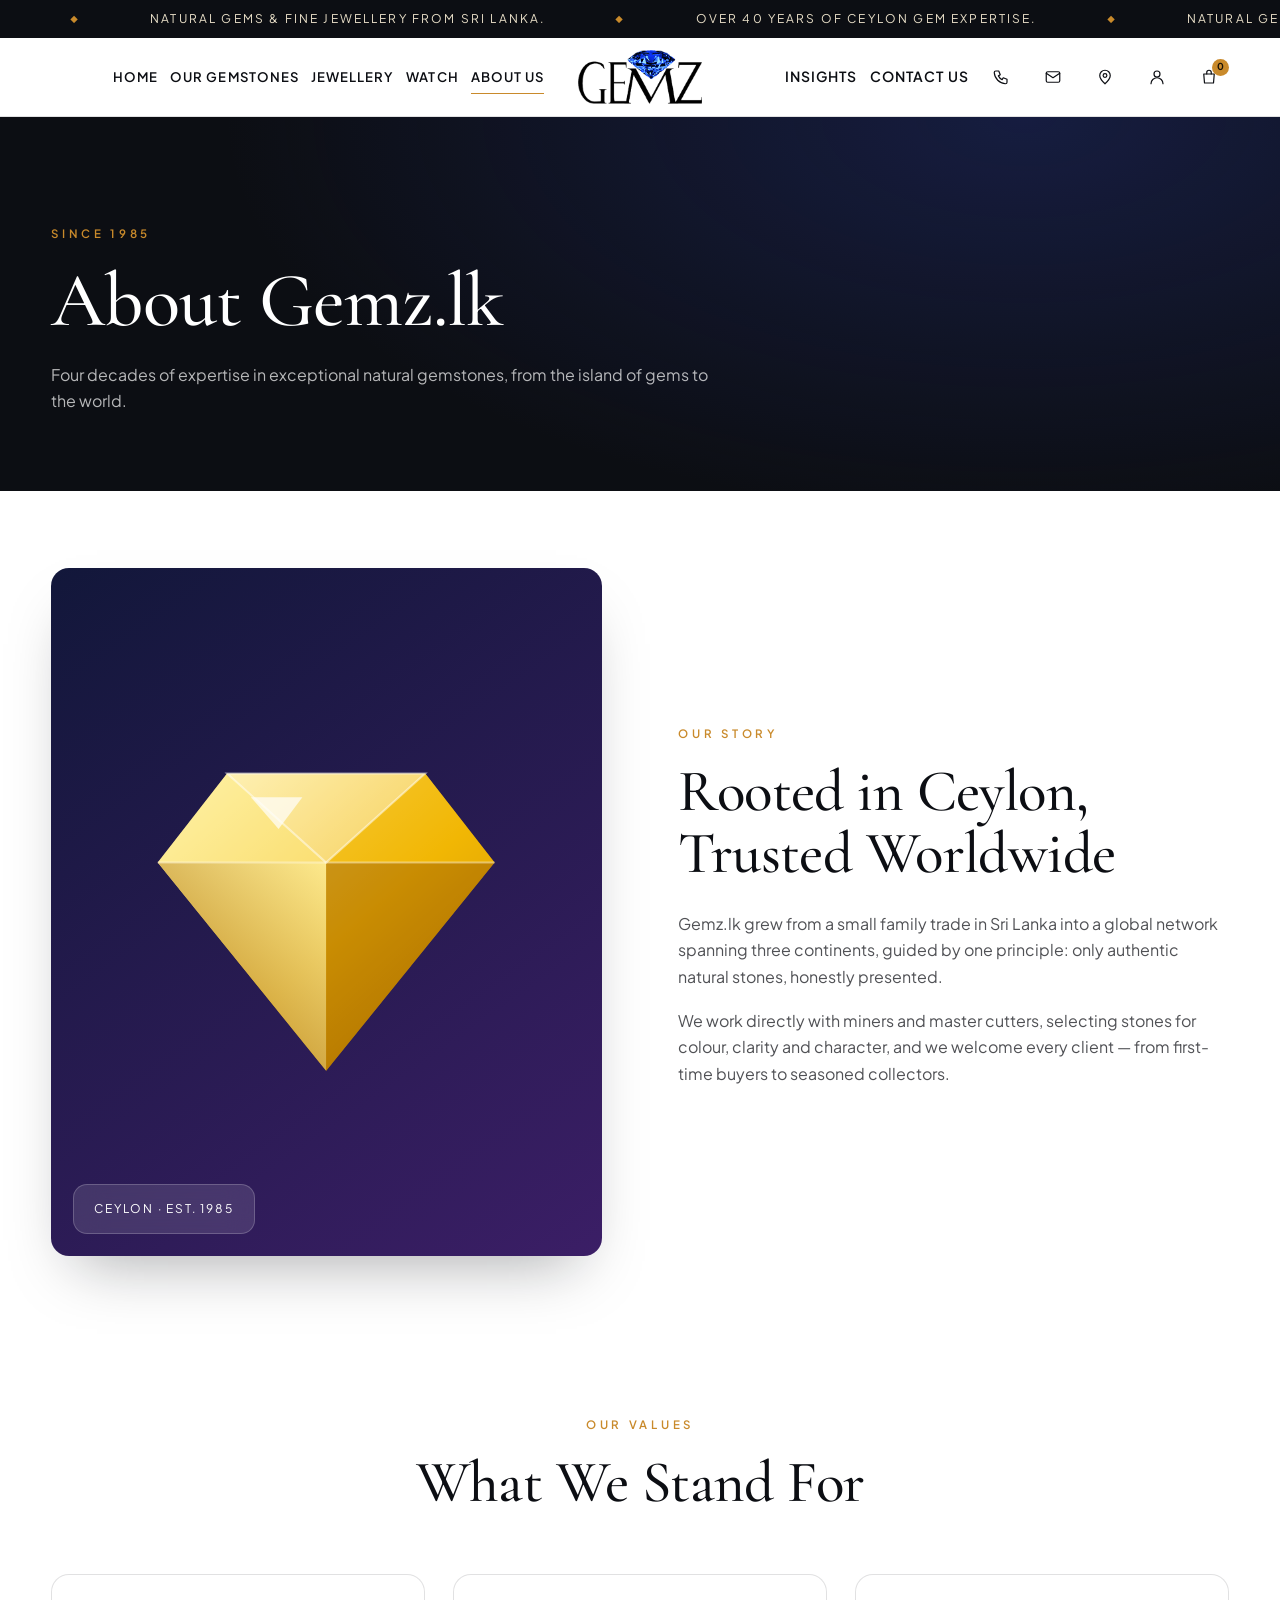
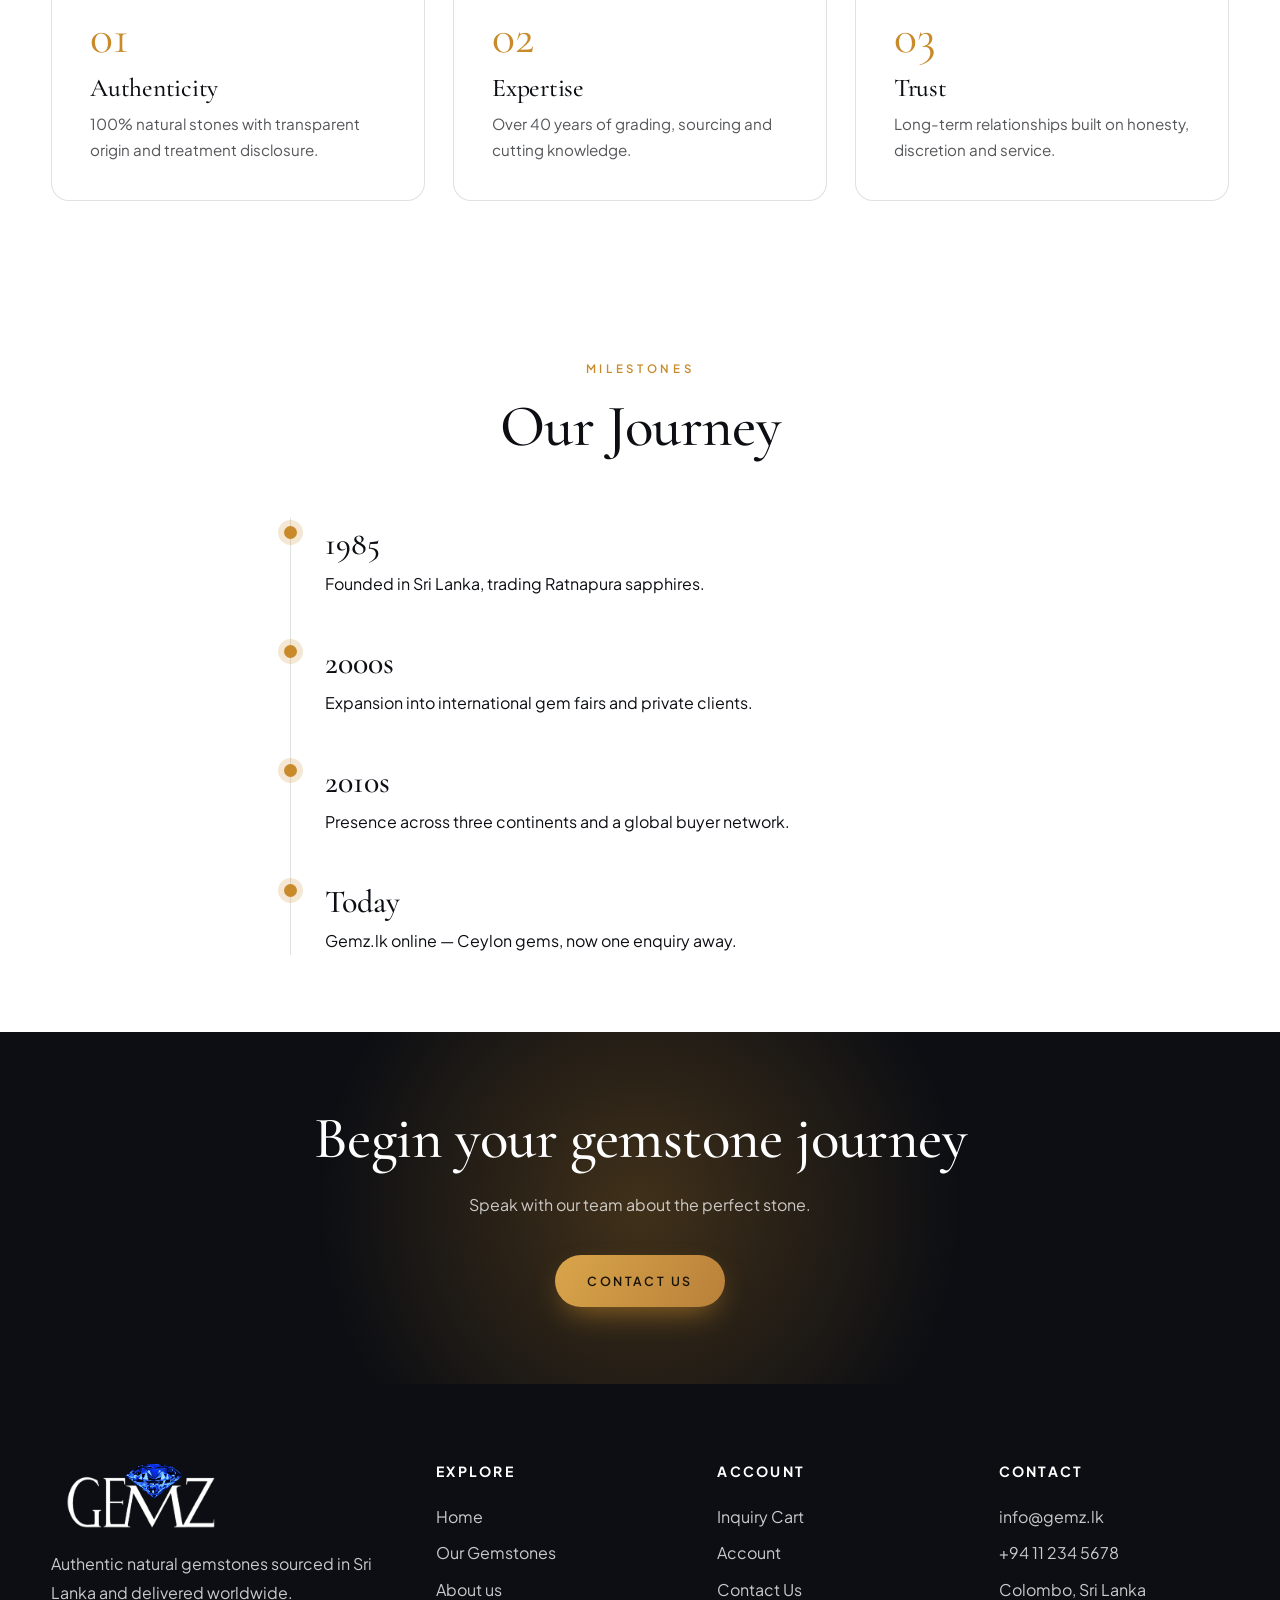
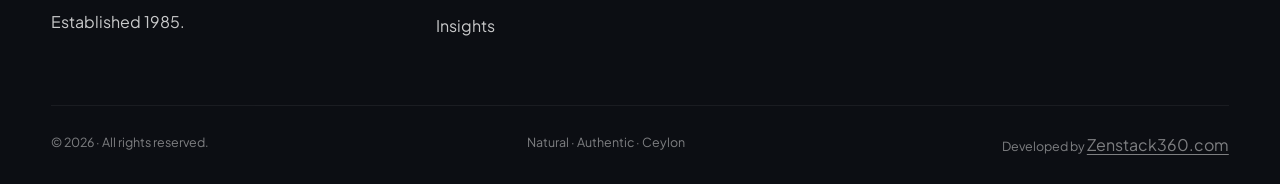
==== about.html @ cd527eb2 "Render SEO social profiles as branded footer buttons" ====
<!doctype html>
<html lang="en"><head>
<meta charset="utf-8"><meta name="viewport" content="width=device-width,initial-scale=1">
<title>About us — Gemz.lk</title>
<link rel="icon" type="image/svg+xml" href="assets/gemz-favicon.svg">
<link rel="preload" as="image" href="assets/gemz-logo.png">
<link rel="preconnect" href="https://fonts.googleapis.com"><link rel="preconnect" href="https://fonts.gstatic.com" crossorigin>
<link href="https://fonts.googleapis.com/css2?family=Cormorant+Garamond:ital,wght@0,400;0,500;0,600;1,500&family=Plus+Jakarta+Sans:wght@400;500;600;700&display=swap" rel="stylesheet" media="print" onload="this.media='all'"><noscript><link href="https://fonts.googleapis.com/css2?family=Cormorant+Garamond:ital,wght@0,400;0,500;0,600;1,500&family=Plus+Jakarta+Sans:wght@400;500;600;700&display=swap" rel="stylesheet"></noscript>
<link rel="stylesheet" href="css/style.css?v=social-footer-1"><script>document.documentElement.classList.add('js')</script>
</head><body>
<div id="site-header"></div>
<main>
<section class="page-hero"><div class="wrap"><span class="eyebrow" data-setting="about_eyebrow">Since 1985</span><h1 data-setting="about_title" style="font-size:clamp(2.6rem,6vw,5rem)">About Gemz.lk</h1><p data-setting="about_description">Four decades of expertise in exceptional natural gemstones, from the island of gems to the world.</p></div></section>
<section><div class="wrap split">
  <div class="split-visual"><div class="gem-in" id="g1"></div><img class="about-image" data-setting-src="about_image_url" data-setting-alt="about_image_alt" alt="" hidden><div class="badge" data-setting="about_badge">Ceylon · Est. 1985</div></div>
  <div><span class="eyebrow" data-reveal data-setting="about_story_eyebrow">Our Story</span><h2 data-reveal data-setting="about_story_title">Rooted in Ceylon, Trusted Worldwide</h2>
  <p data-reveal data-setting="about_story_paragraph_1">Gemz.lk grew from a small family trade in Sri Lanka into a global network spanning three continents, guided by one principle: only authentic natural stones, honestly presented.</p>
  <p data-reveal data-setting="about_story_paragraph_2">We work directly with miners and master cutters, selecting stones for colour, clarity and character, and we welcome every client — from first-time buyers to seasoned collectors.</p></div>
</div></section>
<section class="collection"><div class="wrap center"><span class="eyebrow" data-reveal data-setting="about_values_eyebrow">Our Values</span><h2 data-reveal data-setting="about_values_title">What We Stand For</h2>
  <div class="values" id="aboutValuesList" data-stagger style="text-align:left">
    <div class="value"><i data-setting="about_value_1_number">01</i><h3 data-setting="about_value_1_title">Authenticity</h3><p data-setting="about_value_1_description">100% natural stones with transparent origin and treatment disclosure.</p></div>
    <div class="value"><i data-setting="about_value_2_number">02</i><h3 data-setting="about_value_2_title">Expertise</h3><p data-setting="about_value_2_description">Over 40 years of grading, sourcing and cutting knowledge.</p></div>
    <div class="value"><i data-setting="about_value_3_number">03</i><h3 data-setting="about_value_3_title">Trust</h3><p data-setting="about_value_3_description">Long-term relationships built on honesty, discretion and service.</p></div>
  </div></div></section>
<section><div class="wrap"><div class="center"><span class="eyebrow" data-reveal data-setting="about_milestones_eyebrow">Milestones</span><h2 data-reveal data-setting="about_milestones_title">Our Journey</h2></div>
  <div class="timeline" id="aboutMilestonesList" data-stagger style="max-width:700px;margin-inline:auto">
    <div class="tl"><b data-setting="about_milestone_1_year">1985</b><p data-setting="about_milestone_1_description">Founded in Sri Lanka, trading Ratnapura sapphires.</p></div>
    <div class="tl"><b data-setting="about_milestone_2_year">2000s</b><p data-setting="about_milestone_2_description">Expansion into international gem fairs and private clients.</p></div>
    <div class="tl"><b data-setting="about_milestone_3_year">2010s</b><p data-setting="about_milestone_3_description">Presence across three continents and a global buyer network.</p></div>
    <div class="tl"><b data-setting="about_milestone_4_year">Today</b><p data-setting="about_milestone_4_description">Gemz.lk online — Ceylon gems, now one enquiry away.</p></div>
  </div></div></section>
<section class="cta"><div class="wrap"><h2 data-setting="about_cta_title">Begin your gemstone journey</h2><p data-setting="about_cta_description">Speak with our team about the perfect stone.</p><a href="contact.html" data-setting-href="about_cta_url" class="btn btn-gold" data-setting="about_cta_button">Contact Us</a></div></section>
</main>
<div id="site-footer"></div>
<script src="js/supabase-config.js"></script>
<script src="js/app.js?v=social-footer-1"></script>
<script>window.GEMZ_READY.then(()=>{const drawGem=()=>{document.getElementById('g1').innerHTML=GEMS[0]?gemSVG(GEMS[0],'ab'):''};drawGem();boot('about');onPageRefresh(drawGem)});</script>
</body></html>
---- css/style.css ----
/* ===== GEMZ.LK — Design tokens ===== */
html.js:not(.gemz-content-ready){background:#0c0e13}
html.js:not(.gemz-content-ready)::before{content:'Loading Gemz.lk…';position:fixed;z-index:99999;inset:0;display:grid;place-items:center;background:#0c0e13;color:#fff;font:600 .9rem var(--sans);letter-spacing:.08em}
html.js:not(.gemz-content-ready) body{visibility:hidden}
:root{
  --ink:#0c0e13; --ink-2:#161922; --paper:#fff; --paper-2:#fff; --line:rgba(12,14,19,.12);
  --sapphire:#1c3d92; --amber:#c98a2b; --gold:#b8934a; --violet:#6b3fa0; --white:#fff;
  --serif:'Cormorant Garamond',Georgia,serif; --sans:'Plus Jakarta Sans',system-ui,sans-serif;
  --r:18px; --shadow:0 30px 60px -25px rgba(12,14,19,.35);
  --section-space:clamp(48px,6vw,88px);
  --wrap:min(1240px,92vw); --ease:cubic-bezier(.22,.8,.2,1);
}
*{box-sizing:border-box;margin:0;padding:0}
html{scroll-behavior:smooth}
body{font-family:var(--sans);background:var(--paper);color:var(--ink);line-height:1.65;-webkit-font-smoothing:antialiased;overflow-x:hidden}
img,svg,video{display:block;max-width:100%}
a{color:inherit;text-decoration:none}
button{font:inherit;cursor:pointer;border:0;background:none;color:inherit}
.wrap{width:var(--wrap);margin-inline:auto}
section{padding:var(--section-space) 0}
h1,h2,h3{font-family:var(--serif);font-weight:500;line-height:1.05;letter-spacing:-.01em}
h1{font-size:clamp(2.8rem,7.5vw,6.2rem)} h2{font-size:clamp(2.1rem,4.6vw,3.8rem)} h3{font-size:1.6rem}
.eyebrow{font-size:.72rem;letter-spacing:.32em;text-transform:uppercase;font-weight:600;color:var(--amber);display:inline-block;margin-bottom:18px}
.lead{font-size:1.05rem;color:rgba(12,14,19,.72);max-width:56ch}
.center{text-align:center}.center .lead{margin-inline:auto}

/* ===== Buttons ===== */
.btn{display:inline-flex;align-items:center;gap:12px;padding:16px 32px;border-radius:999px;font-size:.78rem;letter-spacing:.2em;text-transform:uppercase;font-weight:600;transition:.4s var(--ease);position:relative;overflow:hidden}
.btn-gold{background:linear-gradient(120deg,#d9a54a,#b8803a);color:#1a1205;box-shadow:0 12px 30px -10px rgba(201,138,43,.7)}
.btn-gold:hover{transform:translateY(-3px);box-shadow:0 20px 40px -12px rgba(201,138,43,.8)}
.btn-ghost{border:1px solid currentColor}
.btn-ghost:hover{background:var(--ink);color:var(--paper);border-color:var(--ink)}
.btn-dark{background:var(--ink);color:var(--paper)}
.btn-dark:hover{background:var(--sapphire);transform:translateY(-3px)}
.btn svg{width:16px;height:16px}

/* ===== Marquee bar ===== */
.announce{background:var(--ink);color:#e9dfc8;overflow:hidden;white-space:nowrap;font-size:.75rem;letter-spacing:.18em;text-transform:uppercase;padding:9px 0}
.sr-only{position:absolute;width:1px;height:1px;padding:0;margin:-1px;overflow:hidden;clip:rect(0,0,0,0);white-space:nowrap;border:0}
.announce-track{display:inline-flex;gap:70px;animation:slide 40s linear infinite;padding-left:70px}
.announce-track span::before{content:"◆";color:var(--amber);margin-right:70px;font-size:.6rem}
@keyframes slide{to{transform:translateX(-50%)}}

/* ===== Header ===== */
.header{position:sticky;top:0;z-index:100;background:rgba(255,255,255,.82);backdrop-filter:blur(18px);border-bottom:1px solid var(--line);transition:.4s var(--ease)}
.header.dark{background:transparent;color:#fff;border-color:transparent;backdrop-filter:none;-webkit-backdrop-filter:none}
.header-in{width:var(--wrap);margin-inline:auto;display:grid;grid-template-columns:minmax(0,1fr) auto minmax(0,1fr);align-items:center;gap:clamp(12px,1.5vw,20px);height:78px}
.nav,.utils{display:flex;align-items:center;min-width:0;gap:clamp(12px,1.4vw,20px)}
.nav{grid-column:1;grid-row:1;justify-content:flex-end}
.header-in>.logo.logo-only{grid-column:2;grid-row:1;justify-self:center;justify-content:center}
.utils{grid-column:3;grid-row:1;justify-content:flex-end}
.nav .only-md{display:none}
.nav a{white-space:nowrap}
.utils{justify-content:flex-end;gap:clamp(10px,1vw,14px)}
.nav a,.utils .txt{font-size:.875rem;letter-spacing:.08em;text-transform:uppercase;font-weight:600;position:relative;padding:6px 0}
.nav-drop{position:relative}
.nav-drop summary{list-style:none;cursor:pointer;font-size:.875rem;letter-spacing:.08em;text-transform:uppercase;font-weight:600;position:relative;padding:6px 0;white-space:nowrap}
.nav-drop summary::-webkit-details-marker{display:none}
.nav-drop summary::after{content:"";position:absolute;left:0;bottom:0;height:1px;width:100%;background:var(--amber);transform:scaleX(0);transform-origin:right;transition:transform .45s var(--ease)}
.nav-drop:hover summary::after,.nav-drop[open] summary::after,.nav-drop summary:focus-visible::after{transform:scaleX(1);transform-origin:left}
.nav-dropdown{position:absolute;z-index:110;left:0;top:calc(100% + 18px);width:min(320px,calc(100vw - 32px));max-height:min(70vh,480px);overflow-y:auto;padding:14px 20px;background:var(--white);color:var(--ink);border:1px solid var(--line);border-radius:14px;box-shadow:var(--shadow);display:grid;gap:4px}
.nav-dropdown a{font-size:.78rem;letter-spacing:.08em;padding:8px 0;white-space:normal;overflow-wrap:anywhere;line-height:1.4}
.nav a::after,.utils .txt::after{content:"";position:absolute;left:0;bottom:0;height:1px;width:100%;background:var(--amber);transform:scaleX(0);transform-origin:right;transition:transform .45s var(--ease)}
.nav a:hover::after,.nav a.active::after,.utils .txt:hover::after{transform:scaleX(1);transform-origin:left}
.logo{display:flex;align-items:center;gap:10px;font-family:var(--serif);font-size:1.9rem;letter-spacing:.28em;font-weight:600}
.logo svg{width:30px;height:30px}
.logo .logo-image{display:block;width:100%;height:100%;max-width:100%;object-fit:contain}
.logo small{display:block;font-family:var(--sans);font-size:.5rem;letter-spacing:.4em;margin-top:-2px;opacity:.6;font-weight:600}
.logo.logo-only{gap:0;font-size:0;letter-spacing:0}
.header-in>.logo.logo-only{width:clamp(132px,12vw,164px);height:58px;padding:0;border-radius:0;background:transparent;box-shadow:none;flex:none}
.footer .logo.logo-only{width:clamp(152px,14vw,178px);height:72px;padding:0;max-width:100%;border-radius:0;background:transparent;flex:none}
.footer .footer-logo:hover{transform:none;filter:brightness(.97)}
.ico{width:40px;height:40px;border-radius:50%;display:grid;place-items:center;position:relative;transition:.35s var(--ease)}
.ico:hover{background:rgba(201,138,43,.18);transform:translateY(-2px)}
.ico svg{width:18px;height:18px;stroke:currentColor;fill:none;stroke-width:1.6;stroke-linecap:round;stroke-linejoin:round}
.cart-count{position:absolute;top:2px;right:0;background:var(--amber);color:#1a1205;font-size:.6rem;font-weight:700;min-width:17px;height:17px;border-radius:9px;display:grid;place-items:center}
.burger{display:none;width:40px;height:40px;position:relative}
.burger i{position:absolute;left:9px;right:9px;height:1.5px;background:currentColor;transition:.4s var(--ease)}
.burger i:nth-child(1){top:14px}.burger i:nth-child(2){top:20px}.burger i:nth-child(3){top:26px}
.burger.open i:nth-child(1){top:20px;transform:rotate(45deg)}.burger.open i:nth-child(2){opacity:0}.burger.open i:nth-child(3){top:20px;transform:rotate(-45deg)}
.mobile-nav{position:fixed;inset:0;min-height:100vh;min-height:100dvh;background:var(--ink);color:#fff;z-index:90;display:flex;flex-direction:column;justify-content:flex-start;align-items:center;gap:14px;padding:96px 20px 36px;overflow-y:auto;overscroll-behavior:contain;opacity:0;visibility:hidden;transform:translateY(-8px);transition:opacity .22s ease,transform .22s ease,visibility 0s linear .22s;pointer-events:none}
.mobile-nav.open{opacity:1;visibility:visible;transform:translateY(0);transition-delay:0s;pointer-events:auto}
.mobile-nav a{font-family:var(--serif);font-size:2.4rem}
.mobile-nav a:hover{color:var(--amber)}
.mobile-jewellery{width:min(440px,90vw);text-align:center}
.mobile-nav .mobile-jewellery-title{font-size:2.2rem}
.mobile-jewellery-subnav{display:grid;grid-template-columns:repeat(2,minmax(0,1fr));gap:3px 16px;margin:5px 0 8px}
.mobile-nav .mobile-jewellery-subnav a{font-family:var(--sans);font-size:.9rem;letter-spacing:.1em;text-transform:uppercase;padding:5px}

/* ===== Hero ===== */
.hero{position:relative;min-height:calc(100vh - 32px);min-height:calc(100svh - 32px);margin-top:-78px;display:grid;align-items:center;color:#fff;overflow:hidden;padding:158px 0 202px;isolation:isolate;background:#07080c}
.hero-bg{position:absolute;inset:0;z-index:-3;background:radial-gradient(1200px 700px at 75% 30%,#27399c 0%,transparent 60%),radial-gradient(900px 600px at 15% 90%,#5a2f8f 0%,transparent 60%),#07080c}
.hero video{position:absolute;inset:0;width:100%;height:100%;object-fit:cover;z-index:-2;opacity:.75}
.hero .hero-bg{transition:opacity .35s ease}.hero.hero-has-video .hero-bg{opacity:0}
video[data-lazy-video]:not(.media-ready){opacity:0;transition:opacity .3s ease}.hero video.media-ready{opacity:.75}.hero.hero-has-video video.media-ready,.watch-clip video.media-ready,.promo-card video.media-ready{opacity:1}
.hero::after{content:"";position:absolute;inset:0;z-index:-1;background:linear-gradient(90deg,rgba(7,8,12,.88) 0%,rgba(7,8,12,.45) 55%,rgba(7,8,12,.2) 100%),linear-gradient(0deg,rgba(7,8,12,.7),transparent 40%);opacity:var(--hero-overlay-opacity,1)}
.hero-grid{display:block}
.hero-grid>div{max-width:780px}
.hero-collection-links{position:absolute;z-index:2;left:50%;bottom:104px;transform:translateX(-50%);width:min(360px,calc(100% - 32px));display:flex;justify-content:center;align-items:center;gap:10px;flex-wrap:nowrap}
.hero-collection-links .btn{flex:1 1 0;min-width:0;min-height:54px;padding:14px clamp(18px,2vw,28px);justify-content:center;line-height:1.2;letter-spacing:.14em;white-space:nowrap}
.hero h1 em{font-style:italic;background:linear-gradient(100deg,#f3d391,#c98a2b 60%,#f3d391);-webkit-background-clip:text;background-clip:text;color:transparent}
.hero p{margin:26px 0 38px;max-width:46ch;color:rgba(255,255,255,.8);font-size:1.08rem}
.hero .eyebrow{color:#e5b862}
.scroll-cue{position:absolute;z-index:2;bottom:26px;left:50%;transform:translateX(-50%);font-size:.65rem;letter-spacing:.3em;text-transform:uppercase;opacity:.7;display:flex;flex-direction:column;align-items:center;gap:10px}
.scroll-cue::after{content:"";width:1px;height:42px;background:linear-gradient(#fff,transparent);animation:cue 2s infinite}
@keyframes cue{0%{transform:scaleY(0);transform-origin:top}50%{transform:scaleY(1);transform-origin:top}51%{transform-origin:bottom}100%{transform:scaleY(0);transform-origin:bottom}}

/* ===== Trust strip ===== */
.trust{padding:0;margin-top:-1px;background:var(--ink);color:#fff}
.trust-grid{display:grid;grid-template-columns:repeat(4,1fr)}
.pillar{padding:50px 30px;text-align:center;border-right:1px solid rgba(255,255,255,.08);transition:.5s var(--ease);position:relative}
.pillar:last-child{border:0}
.pillar:hover{background:rgba(201,138,43,.08)}
.pillar svg{width:54px;height:54px;margin:0 auto 16px;stroke:var(--amber);fill:none;stroke-width:1.2}
.pillar b{display:block;font-family:var(--serif);font-size:2.6rem;font-weight:500;line-height:1}
.pillar span{font-size:.72rem;letter-spacing:.24em;text-transform:uppercase;opacity:.65}

/* ===== Split story ===== */
.split{display:grid;grid-template-columns:1fr 1fr;gap:clamp(30px,6vw,100px);align-items:center}
.split-visual{position:relative;aspect-ratio:4/5;border-radius:var(--r);overflow:hidden;background:linear-gradient(145deg,#12173a,#3b1e66);box-shadow:var(--shadow);transform-style:preserve-3d}
.split-visual .gem-in{position:absolute;inset:14%;display:grid;place-items:center}
.split-visual .about-image{position:absolute;inset:0;width:100%;height:100%;object-fit:cover}
.split-visual .about-image[hidden],.split-visual #g1[hidden]{display:none!important}
.split-visual .badge{position:absolute;left:22px;bottom:22px;background:rgba(255,255,255,.12);backdrop-filter:blur(14px);color:#fff;padding:14px 20px;border-radius:14px;font-size:.75rem;letter-spacing:.15em;text-transform:uppercase;border:1px solid rgba(255,255,255,.2)}
.split h2{margin-bottom:26px}.split p{margin-bottom:18px;color:rgba(12,14,19,.72)}
.signature{display:flex;gap:40px;margin-top:34px;padding-top:30px;border-top:1px solid var(--line)}
.signature b{font-family:var(--serif);font-size:2.2rem;display:block;font-weight:500}
.signature span{font-size:.7rem;letter-spacing:.22em;text-transform:uppercase;opacity:.6}

/* ===== Collection ===== */
.collection{background:var(--paper-2);overflow:hidden}
.track-wrap{margin-top:60px;overflow-x:auto;overflow-y:hidden;overscroll-behavior-x:contain;scrollbar-width:none;-webkit-overflow-scrolling:touch;touch-action:pan-x pan-y;mask-image:linear-gradient(90deg,transparent,#000 5%,#000 95%,transparent);cursor:grab}
.track-wrap::-webkit-scrollbar{display:none}
.track-wrap.is-dragging{cursor:grabbing;user-select:none}
.track{display:flex;align-items:stretch;gap:28px;width:max-content;padding:30px 1px}
.track .card,.track .jewellery-card{width:clamp(230px,25vw,300px);flex:0 0 auto}
.new-arrivals{background:var(--paper)}
.arrivals-carousel{margin:42px auto 0}
.jewellery-showcase{background:#fff;overflow:hidden}
.jewellery-card{display:block;background:var(--white);color:var(--ink);border-radius:var(--r);padding:16px;border:1px solid var(--line);transition:transform .45s var(--ease),box-shadow .45s var(--ease)}
.jewellery-card:hover{transform:translateY(-6px);box-shadow:var(--shadow)}
.jewellery-art{aspect-ratio:1;border-radius:12px;display:grid;place-items:center;overflow:hidden;background:#fff}
.jewellery-art svg{width:78%;filter:drop-shadow(0 12px 14px rgba(12,14,19,.12));transition:transform .7s var(--ease)}
.jewellery-art img{width:100%;height:100%;object-fit:cover}
.jewellery-card:hover .jewellery-art svg{transform:scale(1.08) rotate(-4deg)}
.jewellery-card-body{display:flex;align-items:center;justify-content:space-between;gap:12px;padding:16px 4px 4px}
.jewellery-card-body h3{font-size:1.5rem}
.jewellery-card .tag{background:#f5f2ea;color:#8a5a12}
.watch-feature{background:var(--ink-2);color:#fff}
.watch-panel{display:grid;grid-template-columns:1fr 1fr;gap:clamp(32px,7vw,100px);align-items:center}
.watch-clip{position:relative;min-height:460px;border-radius:24px;overflow:hidden;display:grid;place-items:center;background:radial-gradient(ellipse at 50% 46%,#49516a,#171b29 48%,#0c0e13 80%);border:1px solid rgba(255,255,255,.12)}
.watch-clip.media-configured{background:#07080c}
.watch-clip::after{content:"";position:absolute;inset:0;background:linear-gradient(0deg,rgba(7,8,12,.3),transparent 30%);pointer-events:none}
.watch-clip video{position:absolute;inset:0;width:100%;height:100%;object-fit:cover}
.clip-label{position:absolute;z-index:1;bottom:20px;left:22px;font-size:.68rem;letter-spacing:.2em;text-transform:uppercase;color:rgba(255,255,255,.76);pointer-events:none}
.watch-copy p{margin:24px 0 34px;color:rgba(255,255,255,.72);max-width:42ch}
.promo-videos{background:var(--paper)}
.promo-grid{display:grid;grid-template-columns:repeat(12,minmax(0,1fr));gap:26px;margin-top:50px}
.promo-card{overflow:hidden;border-radius:var(--r);background:var(--white);border:1px solid var(--line);box-shadow:0 18px 48px -34px rgba(12,14,19,.6)}
.promo-card.media-pending{visibility:hidden}
.promo-card--compact{grid-column:span 4}.promo-card--standard{grid-column:span 6}.promo-card--wide{grid-column:span 12}
.promo-card video,.promo-visual{width:100%;aspect-ratio:16/9;object-fit:cover;background:var(--ink)}
.promo-card>div:last-child:not(.promo-visual){padding:24px 28px 28px}
.promo-card h3{font-size:1.8rem}
.promo-visual{position:relative;display:grid;place-items:center;overflow:hidden;background:radial-gradient(circle at 50% 50%,#46518b,#12152a 72%)}
.promo-visual .gem-in{width:40%;filter:drop-shadow(0 18px 22px rgba(0,0,0,.4))}
.promo-visual svg{width:100%}
.promo-visual .promo-heritage-image{position:absolute;inset:0;width:100%;height:100%;object-fit:cover}
.promo-visual .promo-heritage-image[hidden]{display:none}
.promo-card .eyebrow{margin-bottom:6px}
.heritage-feature{background:#fff}
.heritage-layout{display:grid;grid-template-columns:minmax(0,1fr) minmax(0,.9fr);gap:clamp(30px,6vw,100px);align-items:center}
.heritage-visual{position:relative;aspect-ratio:4/3;border-radius:var(--r);overflow:hidden;box-shadow:var(--shadow)}
.heritage-visual .promo-heritage-image{border-radius:inherit}
.heritage-copy h2{margin-bottom:24px}.heritage-copy p{max-width:58ch;margin-bottom:8px;color:rgba(12,14,19,.72);font-size:1.02rem;line-height:1.8}
.text-link{display:inline-block;margin-top:16px;color:#8a5a12;font-weight:700;text-decoration:underline;text-underline-offset:4px}
.grid{display:grid;grid-template-columns:repeat(auto-fill,minmax(min(100%,270px),1fr));gap:28px;margin-top:50px}
.card{display:block;background:var(--white);border-radius:var(--r);padding:14px;border:1px solid var(--line);transition:transform .22s ease,box-shadow .35s var(--ease),border-color .35s;transform-style:preserve-3d}
.card:hover{box-shadow:var(--shadow);border-color:rgba(201,138,43,.5)}
.frame{aspect-ratio:1;border-radius:12px;display:grid;place-items:center;position:relative;overflow:hidden;transform:translateZ(30px);background:#fff}
.frame img{width:100%;height:100%;object-fit:cover}
.watch-glyph{font-size:clamp(3rem,10vw,6rem);line-height:1;filter:drop-shadow(0 15px 18px rgba(0,0,0,.35))}
.frame svg{width:68%;transition:transform .8s var(--ease);filter:drop-shadow(0 18px 24px rgba(0,0,0,.35))}
.card:hover .frame svg{transform:scale(1.12) rotate(-6deg)}
.frame::after{content:"";position:absolute;inset:0;background:linear-gradient(115deg,transparent 35%,rgba(255,255,255,.35) 50%,transparent 65%);transform:translateX(-120%);transition:transform 1s var(--ease)}
.card:hover .frame::after{transform:translateX(120%)}
.card-body{padding:18px 8px 8px;display:flex;justify-content:space-between;align-items:center;gap:10px;transform:translateZ(18px)}
.card-body h3{min-width:0;flex:1 1 130px;overflow-wrap:anywhere}
.card h3{font-size:1.45rem}
.tag{font-size:.7rem;letter-spacing:.1em;text-transform:uppercase;padding:7px 12px;border-radius:999px;background:rgba(201,138,43,.14);color:#8a5a12;font-weight:700;white-space:normal;text-align:center}
.chips{display:flex;gap:10px;flex-wrap:wrap;margin-top:34px}
.chip{padding:10px 20px;border-radius:999px;border:1px solid var(--line);font-size:.75rem;letter-spacing:.14em;text-transform:uppercase;font-weight:600;transition:.3s}
.chip:hover,.chip.on{background:var(--ink);color:#fff;border-color:var(--ink)}
.collection-tabs{display:flex;gap:12px;flex-wrap:wrap;border-bottom:1px solid var(--line);padding-bottom:18px}
.collection-tab{padding:13px 22px;border:1px solid var(--line);border-radius:999px;font-size:.75rem;letter-spacing:.16em;font-weight:700;transition:.3s}
.collection-tab:hover,.collection-tab.on{background:var(--ink);color:#fff;border-color:var(--ink)}
.category-label{margin-top:28px;font-size:.68rem;letter-spacing:.2em;text-transform:uppercase;font-weight:700;opacity:.62}
.category-label-sub{margin-top:24px}
.category-group .chips{margin-top:12px}
.category-note{margin-top:10px;color:rgba(12,14,19,.7)}
.empty-category{margin-top:30px;padding:28px;border:1px dashed var(--line);border-radius:var(--r);color:rgba(12,14,19,.7)}
.category-group[hidden],.empty-category[hidden],.grid[hidden]{display:none!important}

/* ===== CTA band ===== */
.cta{background:var(--ink);color:#fff;text-align:center;position:relative;overflow:hidden;isolation:isolate}
.cta::before{content:"";position:absolute;width:700px;height:700px;left:50%;top:50%;translate:-50% -50%;background:radial-gradient(circle,rgba(201,138,43,.28),transparent 65%);z-index:-1}
.cta p{margin:22px auto 36px;max-width:50ch;opacity:.75}

/* ===== Page header ===== */
.page-hero{background:radial-gradient(800px 400px at 80% 0,#2a3a9a55,transparent),var(--ink);color:#fff;padding:clamp(64px,8vw,112px) 0 var(--section-space)}
.page-hero p{margin-top:20px;color:rgba(255,255,255,.7);max-width:55ch}

/* ===== Gemstone detail ===== */
.detail{display:grid;grid-template-columns:1.05fr .95fr;gap:clamp(30px,6vw,90px);align-items:start}
.detail[hidden]{display:none!important}
.viewer{position:sticky;top:110px;aspect-ratio:1;border-radius:24px;display:grid;place-items:center;cursor:grab;perspective:900px;overflow:hidden;touch-action:pan-y;box-shadow:var(--shadow)}
.viewer:active{cursor:grabbing}
.viewer .gem3d{width:62%;transform-style:preserve-3d;filter:drop-shadow(0 40px 40px rgba(0,0,0,.45));will-change:transform}
.viewer .gem3d img{width:100%;height:100%;object-fit:contain}
.viewer small{position:absolute;bottom:18px;left:0;right:0;text-align:center;color:rgba(255,255,255,.7);font-size:.68rem;letter-spacing:.26em;text-transform:uppercase}
.viewer.has-product-image{display:block;width:100%;box-sizing:border-box;aspect-ratio:auto;padding:clamp(6px,1.4vw,16px);border:1px solid rgba(12,14,19,.16);border-radius:clamp(12px,1.5vw,20px);background:transparent!important;box-shadow:none;cursor:default;overflow:visible}
.viewer.has-product-image .gem3d{width:100%;height:auto;filter:none;transform:none!important}
.viewer.has-product-image .gem3d img{display:block;width:100%;height:auto;max-height:min(78vh,900px);object-fit:contain}
.specs{width:100%;border-collapse:collapse;margin:30px 0}
.specs td{padding:15px 0;border-bottom:1px solid var(--line);font-size:.95rem}
.specs td:first-child{text-transform:uppercase;letter-spacing:.1em;font-size:.875rem;font-weight:700;opacity:.65;width:42%}
.detail-spec{margin-top:32px}
.detail-spec h2{font-family:var(--sans);font-size:.76rem;font-weight:700;letter-spacing:.2em;text-transform:uppercase}
.detail-spec .specs{margin:12px 0 0}
.jewellery-spec{padding-top:26px;border-top:1px solid var(--line)}
.jewellery-spec h3{font-family:var(--sans);font-size:.9rem;font-weight:600;letter-spacing:.02em;margin-top:18px}
.product-back{font-size:.75rem;letter-spacing:.18em;text-transform:uppercase;margin-bottom:30px;opacity:.7}
.product-title{font-size:clamp(2.4rem,5vw,4.2rem)}
.jewellery-product-visual{position:sticky;top:110px;aspect-ratio:1;border-radius:24px;display:grid;place-items:center;overflow:hidden;background:radial-gradient(circle at 50% 45%,#39405a,#151925 72%);box-shadow:var(--shadow)}
.jewellery-product-visual svg{width:70%;filter:drop-shadow(0 25px 25px rgba(0,0,0,.4))}
.jewellery-product-visual img{width:100%;height:100%;object-fit:cover}
.jewellery-product-visual.has-product-image{display:block;width:100%;box-sizing:border-box;aspect-ratio:auto;padding:clamp(6px,1.4vw,16px);border:1px solid rgba(12,14,19,.16);border-radius:clamp(12px,1.5vw,20px);background:transparent;box-shadow:none;overflow:visible}
.jewellery-product-visual.has-product-image img{display:block;width:100%;height:auto;max-height:min(78vh,900px);object-fit:contain}
.jewellery-product .specs td:first-child{width:48%}
.detail-actions{display:flex;gap:14px;flex-wrap:wrap;margin-top:10px}

/* ===== About / Insights / Contact ===== */
.values{display:grid;grid-template-columns:repeat(3,1fr);gap:28px;margin-top:60px}
.value{padding:38px;border-radius:var(--r);background:var(--white);border:1px solid var(--line);transition:.5s var(--ease);transform-style:preserve-3d}
.value:hover{transform:translateY(-8px);box-shadow:var(--shadow)}
.value i{font-style:normal;font-family:var(--serif);font-size:3rem;color:var(--amber);line-height:1}
.value h3{margin:14px 0 10px}.value p{color:rgba(12,14,19,.7);font-size:.95rem}
.timeline{margin-top:60px;border-left:1px solid var(--line);padding-left:34px;display:grid;gap:40px}
.tl{position:relative}.tl::before{content:"";position:absolute;left:-41px;top:8px;width:13px;height:13px;border-radius:50%;background:var(--amber);box-shadow:0 0 0 6px rgba(201,138,43,.2)}
.tl b{font-family:var(--serif);font-size:2rem;font-weight:500}
.posts{display:grid;grid-template-columns:repeat(auto-fit,minmax(min(100%,320px),1fr));gap:30px}
.post{background:var(--white);border-radius:var(--r);overflow:hidden;border:1px solid var(--line);transition:.5s var(--ease)}
.post:hover{transform:translateY(-8px);box-shadow:var(--shadow)}
.post .thumb{aspect-ratio:16/10;display:grid;place-items:center}
.post .thumb img{width:100%;height:100%;object-fit:cover}
.post .thumb svg{width:34%;filter:drop-shadow(0 12px 18px rgba(0,0,0,.35))}
.post div.b{padding:26px}.post small{font-size:.66rem;letter-spacing:.22em;text-transform:uppercase;color:var(--amber);font-weight:700}
.post h3{margin:10px 0}.post p{font-size:.92rem;color:rgba(12,14,19,.68)}
.post details{margin-top:16px;border-top:1px solid var(--line);padding-top:12px}.post summary{cursor:pointer;color:#8a5a12;font-size:.76rem;font-weight:700}.post details p{white-space:pre-line;line-height:1.75;margin-top:10px}
.contact-grid{display:grid;grid-template-columns:.8fr 1.2fr;gap:clamp(30px,6vw,80px)}
.info-row{display:flex;gap:16px;padding:22px 0;border-bottom:1px solid var(--line)}
.info-row .ico{background:rgba(201,138,43,.15);flex:none}
.info-row b{display:block;font-size:.7rem;letter-spacing:.2em;text-transform:uppercase;opacity:.55}
form.f{display:grid;gap:18px}
.field{display:grid;gap:6px}
.field label{font-size:.875rem;letter-spacing:.12em;text-transform:uppercase;font-weight:700;opacity:.72}
.field input,.field textarea,.field select{padding:16px 18px;border-radius:12px;border:1px solid var(--line);background:var(--white);font:inherit;transition:.3s;width:100%}
.field input:focus,.field textarea:focus,.field select:focus{outline:0;border-color:var(--amber);box-shadow:0 0 0 4px rgba(201,138,43,.18)}
button:disabled{opacity:.58;cursor:wait}
.row2{display:grid;grid-template-columns:1fr 1fr;gap:18px}
.note{font-size:.85rem;color:var(--sapphire);min-height:1.2em}

/* ===== Cart ===== */
.cart-item{display:grid;grid-template-columns:90px 1fr auto;gap:20px;align-items:center;padding:18px;background:var(--white);border:1px solid var(--line);border-radius:var(--r);margin-bottom:14px}
.cart-item .frame{border-radius:10px;transform:none}.cart-item .frame svg{width:70%}
.cart-placeholder{font-family:var(--serif);font-size:3rem;color:#e8c77f}
.cart-item .rm{font-size:.7rem;letter-spacing:.16em;text-transform:uppercase;opacity:.6}.cart-item .rm:hover{color:#b3261e;opacity:1}
.empty{padding:80px 20px;text-align:center;border:1px dashed var(--line);border-radius:var(--r)}
.empty-content{grid-column:1/-1;padding:24px 0;color:rgba(12,14,19,.72)}
.empty-content .text-link{margin-top:8px}
.loading-state{border-style:solid;opacity:.75}
[data-image-error]::before{content:"Image unavailable";display:grid;place-items:center;width:100%;height:100%;min-height:90px;padding:16px;color:rgba(255,255,255,.72);font-size:.8rem;text-align:center;letter-spacing:.08em}
.thumb[data-image-error]::before{color:rgba(255,255,255,.72)}
.auth{max-width:460px;margin-inline:auto;background:var(--white);padding:44px;border-radius:24px;border:1px solid var(--line);box-shadow:var(--shadow)}
.account-note{margin-top:22px;font-size:.92rem;color:rgba(12,14,19,.7)}

/* ===== Footer ===== */
.footer{background:var(--ink);color:rgba(255,255,255,.78);padding:clamp(48px,6vw,76px) 0 26px}
.foot-grid{display:grid;grid-template-columns:minmax(250px,1.45fr) repeat(3,minmax(130px,1fr));gap:clamp(24px,4vw,56px)}
.foot-brand{max-width:360px}
.footer .footer-logo{display:inline-flex;margin-bottom:18px}
.footer .foot-brand p{max-width:34ch;font-size:1rem;line-height:1.8}
.footer h4{font-size:.875rem;letter-spacing:.16em;text-transform:uppercase;color:#fff;margin-bottom:16px}
.footer a{display:block;padding:5px 0;font-size:1rem;transition:.3s}.footer a:hover{color:var(--amber);transform:translateX(4px)}
.foot-social{display:flex;flex-wrap:wrap;gap:10px;margin-top:18px}
.footer .foot-social .social-button{display:grid;place-items:center;flex:0 0 42px;width:42px;height:42px;padding:0;border:1px solid rgba(255,255,255,.18);border-radius:50%;color:#fff;box-shadow:0 4px 12px rgba(0,0,0,.16);transition:transform .2s,filter .2s}
.foot-social .social-button svg{display:block;width:19px;height:19px}.foot-social .social-button svg:not([fill="none"]){fill:currentColor}
.footer .foot-social .social-button:hover,.footer .foot-social .social-button:focus-visible{color:#fff;filter:brightness(1.12);transform:translateY(-3px);outline:2px solid rgba(255,255,255,.6);outline-offset:2px}
.foot-social .social-facebook{background:#1877f2}.foot-social .social-instagram{background:linear-gradient(140deg,#833ab4,#fd1d1d 58%,#fcb045)}.foot-social .social-x{background:#090909}.foot-social .social-youtube{background:#ff0033}.foot-social .social-linkedin{background:#0a66c2}.foot-social .social-pinterest{background:#e60023}.foot-social .social-tiktok{background:#111}.foot-social .social-whatsapp{background:#25d366}
.foot-bot{margin-top:60px;padding-top:26px;border-top:1px solid rgba(255,255,255,.1);display:flex;justify-content:space-between;flex-wrap:wrap;gap:10px;font-size:.78rem;opacity:.6}
.foot-bot .developer-credit{display:inline;padding:0;color:inherit;text-decoration:underline;text-underline-offset:3px;transition:color .2s}.foot-bot .developer-credit:hover,.foot-bot .developer-credit:focus-visible{color:#e7bf7d;transform:none}

/* Reveal markers remain visible when optional motion features are unavailable. */
[data-reveal]{opacity:1;transform:none}

/* ===== Responsive ===== */
@media(max-width:1120px){
  .header-in{grid-template-columns:40px minmax(0,1fr) 40px;gap:12px}
  .header-in>.logo.logo-only{grid-column:2;justify-self:center;width:min(148px,100%);height:54px}
  .nav{display:none}
  .burger{display:block;grid-column:1;grid-row:1;z-index:101}
  .utils{grid-column:3;grid-row:1;justify-content:flex-end}
  .utils .txt,.utils .ico.opt{display:none}
  .header{backdrop-filter:none;-webkit-backdrop-filter:none;background:rgba(255,255,255,.96)}
  .header.dark{background:transparent}
  .split,.detail,.contact-grid{grid-template-columns:1fr}
  .trust-grid{grid-template-columns:repeat(2,1fr)}
  .pillar:nth-child(2){border-right:0}.pillar:nth-child(-n+2){border-bottom:1px solid rgba(255,255,255,.08)}
  .values{grid-template-columns:1fr}
  .viewer,.jewellery-product-visual{position:relative;top:0}
  .watch-panel{grid-template-columns:1fr 1fr}
}
@media(max-width:1250px){
  .utils .txt,.utils .ico.opt{display:none}
}
@media(max-width:1380px){
  .nav{gap:clamp(8px,1vw,12px)}
  .nav a,.nav-drop summary{font-size:.82rem}
  .utils{gap:clamp(8px,1vw,12px)}
}
@media(max-width:720px){
  .header-in{height:68px}
  .hero{min-height:calc(100vh - 42px);min-height:calc(100svh - 42px);margin-top:-68px;padding:148px 0 202px}
  .header-in>.logo.logo-only{width:min(138px,100%);height:50px}
  .utils .ico.opt{display:none}
  .row2{grid-template-columns:1fr}
  .watch-panel,.promo-grid,.heritage-layout{grid-template-columns:1fr}
  .promo-grid .promo-card--compact,.promo-grid .promo-card--standard,.promo-grid .promo-card--wide{grid-column:1/-1}
  .watch-clip{min-height:380px}
  .promo-card>div:last-child:not(.promo-visual){padding:20px}
  .cart-item{grid-template-columns:70px 1fr}.cart-item .rm{grid-column:2}
  .signature{gap:24px;flex-wrap:wrap}
  .auth{padding:28px 20px}
  .viewer,.jewellery-product-visual{border-radius:18px}
  .specs td{padding:12px 8px 12px 0;overflow-wrap:anywhere}
  .specs td:first-child{font-size:.78rem;letter-spacing:.04em}
  .detail-actions .btn{justify-content:center;flex:1 1 180px;padding-inline:18px}
  .collection-tab{flex:1 1 auto;padding:12px 16px}
  .chips{gap:8px}
  .chip{padding:9px 14px;font-size:.7rem}
}
@media(max-width:820px){
  .foot-grid{grid-template-columns:repeat(2,minmax(0,1fr));gap:30px 24px}
  .foot-brand{grid-column:1/-1}
  .foot-bot{margin-top:36px}
}
@media(max-width:520px){
  .foot-grid{grid-template-columns:1fr;gap:26px}
  .foot-brand{grid-column:auto}
  .foot-bot{align-items:flex-start;flex-direction:column;gap:6px}
}
@media(prefers-reduced-motion:reduce){*{animation:none!important;transition:none!important;scroll-behavior:auto!important}[data-reveal]{opacity:1;transform:none}}
.mobile-bottom-nav{display:none}
.whatsapp-float{position:fixed;z-index:70;right:24px;bottom:24px;display:grid;place-items:center;width:62px;height:62px;padding:0;border:1px solid rgba(255,255,255,.68);border-radius:50%;background:linear-gradient(145deg,#29d977,#0b9f57);color:#fff;box-shadow:0 12px 32px rgba(12,14,19,.25),inset 0 1px 0 rgba(255,255,255,.28);transition:transform .2s,box-shadow .2s}
.whatsapp-float:hover,.whatsapp-float:focus-visible{transform:translateY(-3px) scale(1.04);box-shadow:0 16px 38px rgba(12,14,19,.3),inset 0 1px 0 rgba(255,255,255,.32)}
.whatsapp-float svg{width:29px;height:29px;flex:none;fill:none;stroke:currentColor;stroke-width:1.8;stroke-linecap:round;stroke-linejoin:round}
.whatsapp-float-label{position:absolute;right:calc(100% + 12px);padding:9px 12px;border-radius:10px;background:#11141d;color:#fff;font-size:.76rem;font-weight:700;white-space:nowrap;opacity:0;transform:translateX(5px);pointer-events:none;transition:opacity .18s,transform .18s}
.whatsapp-float:hover .whatsapp-float-label,.whatsapp-float:focus-visible .whatsapp-float-label{opacity:1;transform:none}
@media(min-width:761px) and (max-width:1100px){.grid{grid-template-columns:repeat(3,minmax(0,1fr))}}
@media(max-width:760px){
  body{padding-bottom:calc(72px + env(safe-area-inset-bottom))}
  .grid{grid-template-columns:repeat(2,minmax(0,1fr));gap:12px}
  .card{padding:9px}
  .card-body{align-items:flex-start;flex-direction:column;padding:12px 4px 4px;gap:8px}
  .card-body h3{font-size:1.2rem}
  .mobile-bottom-nav{position:fixed;z-index:25;right:0;bottom:0;left:0;display:grid;grid-template-columns:repeat(4,minmax(0,1fr));gap:3px;padding:7px 8px max(8px,env(safe-area-inset-bottom));border-top:1px solid rgba(12,14,19,.12);background:rgba(255,255,255,.97);backdrop-filter:blur(14px)}
  .mobile-bottom-nav a{display:grid;place-items:center;align-content:center;gap:3px;min-height:48px;padding:4px 2px;color:var(--ink);font-size:.65rem;font-weight:700;letter-spacing:.04em;text-align:center;text-transform:uppercase}
  .mobile-bottom-nav a span{font-size:1.05rem;line-height:1}
  .whatsapp-float{right:16px;bottom:calc(78px + env(safe-area-inset-bottom));width:56px;height:56px}
  .whatsapp-float-label{display:none}
}
@media(max-width:380px){
  .hero{padding-inline:0}
  .hero h1{font-size:clamp(2.45rem,12vw,3rem)}
  .hero-collection-links{gap:8px;width:calc(100% - 24px)}
  .hero-collection-links .btn{font-size:.68rem;letter-spacing:.08em;padding-inline:12px}
  .cart-item{padding:12px}
  .foot-bot{font-size:.72rem}
}
:focus-visible{outline:3px solid var(--amber);outline-offset:3px}
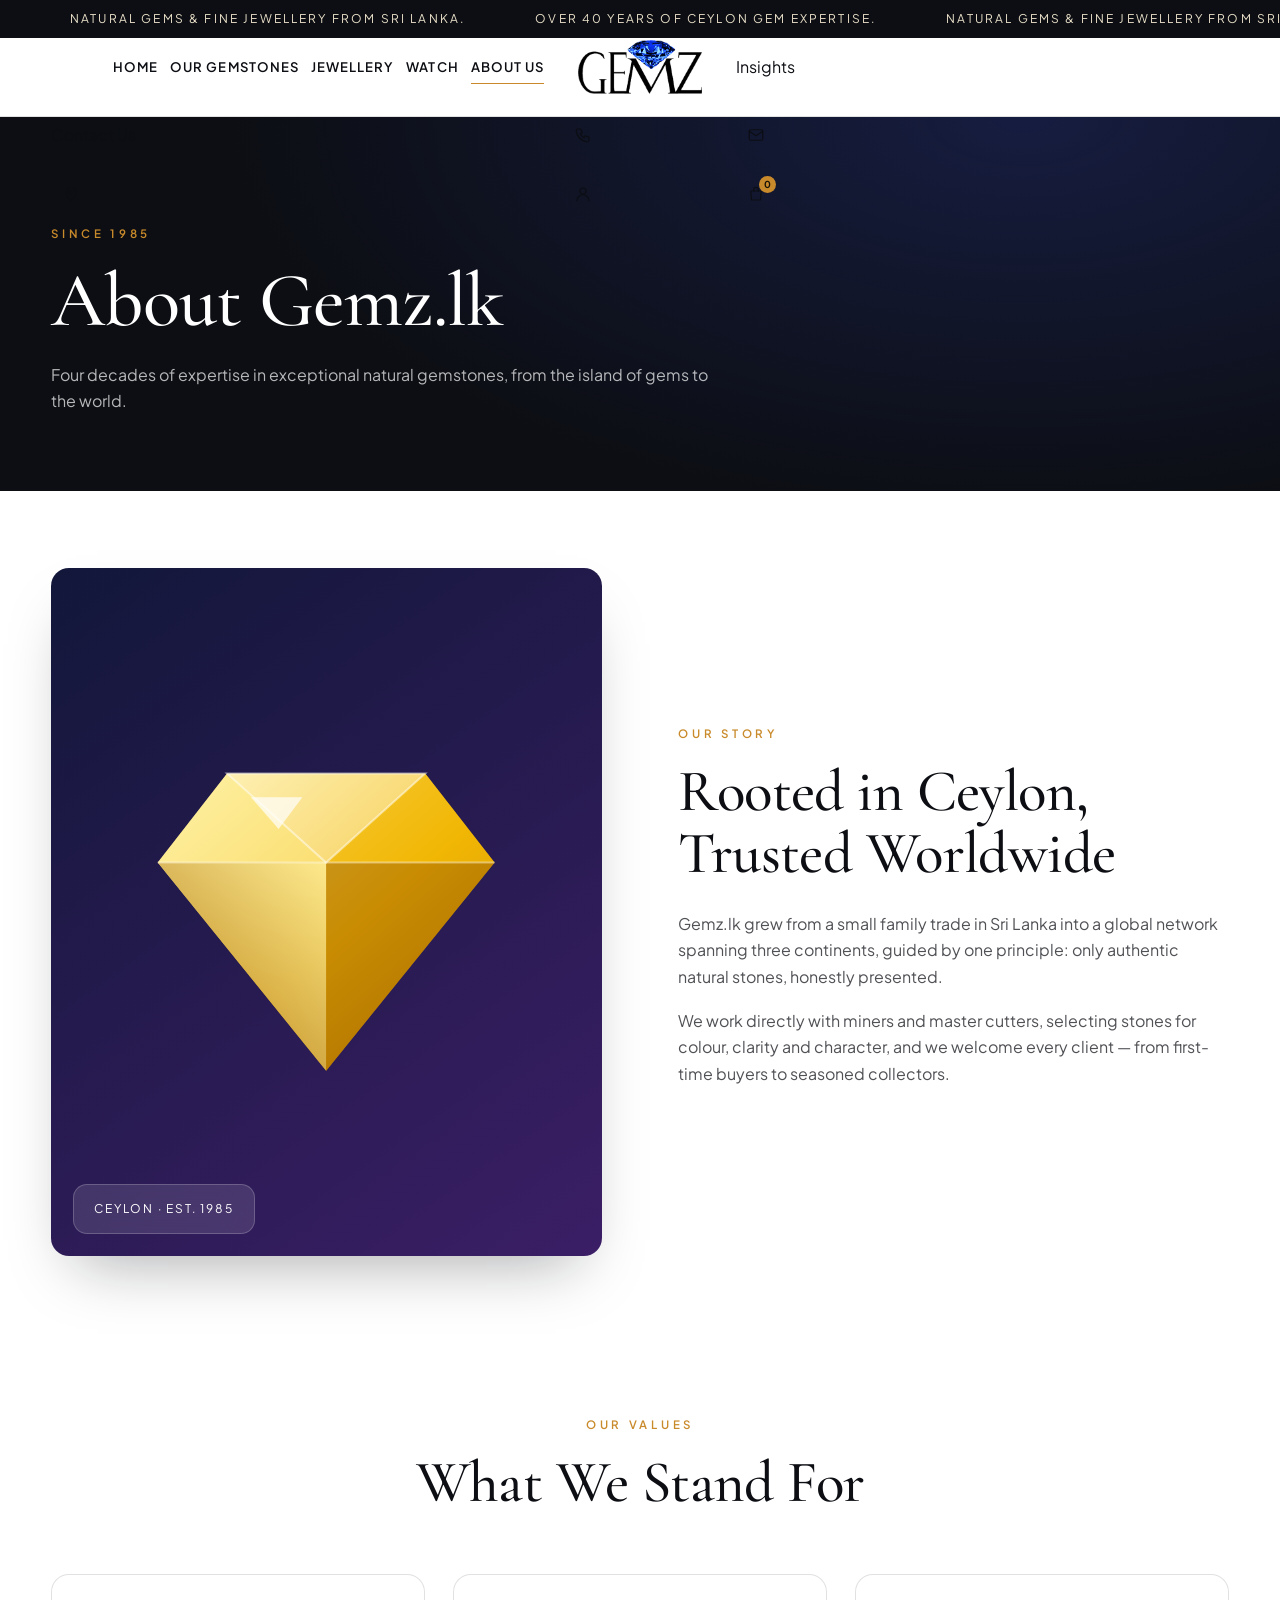
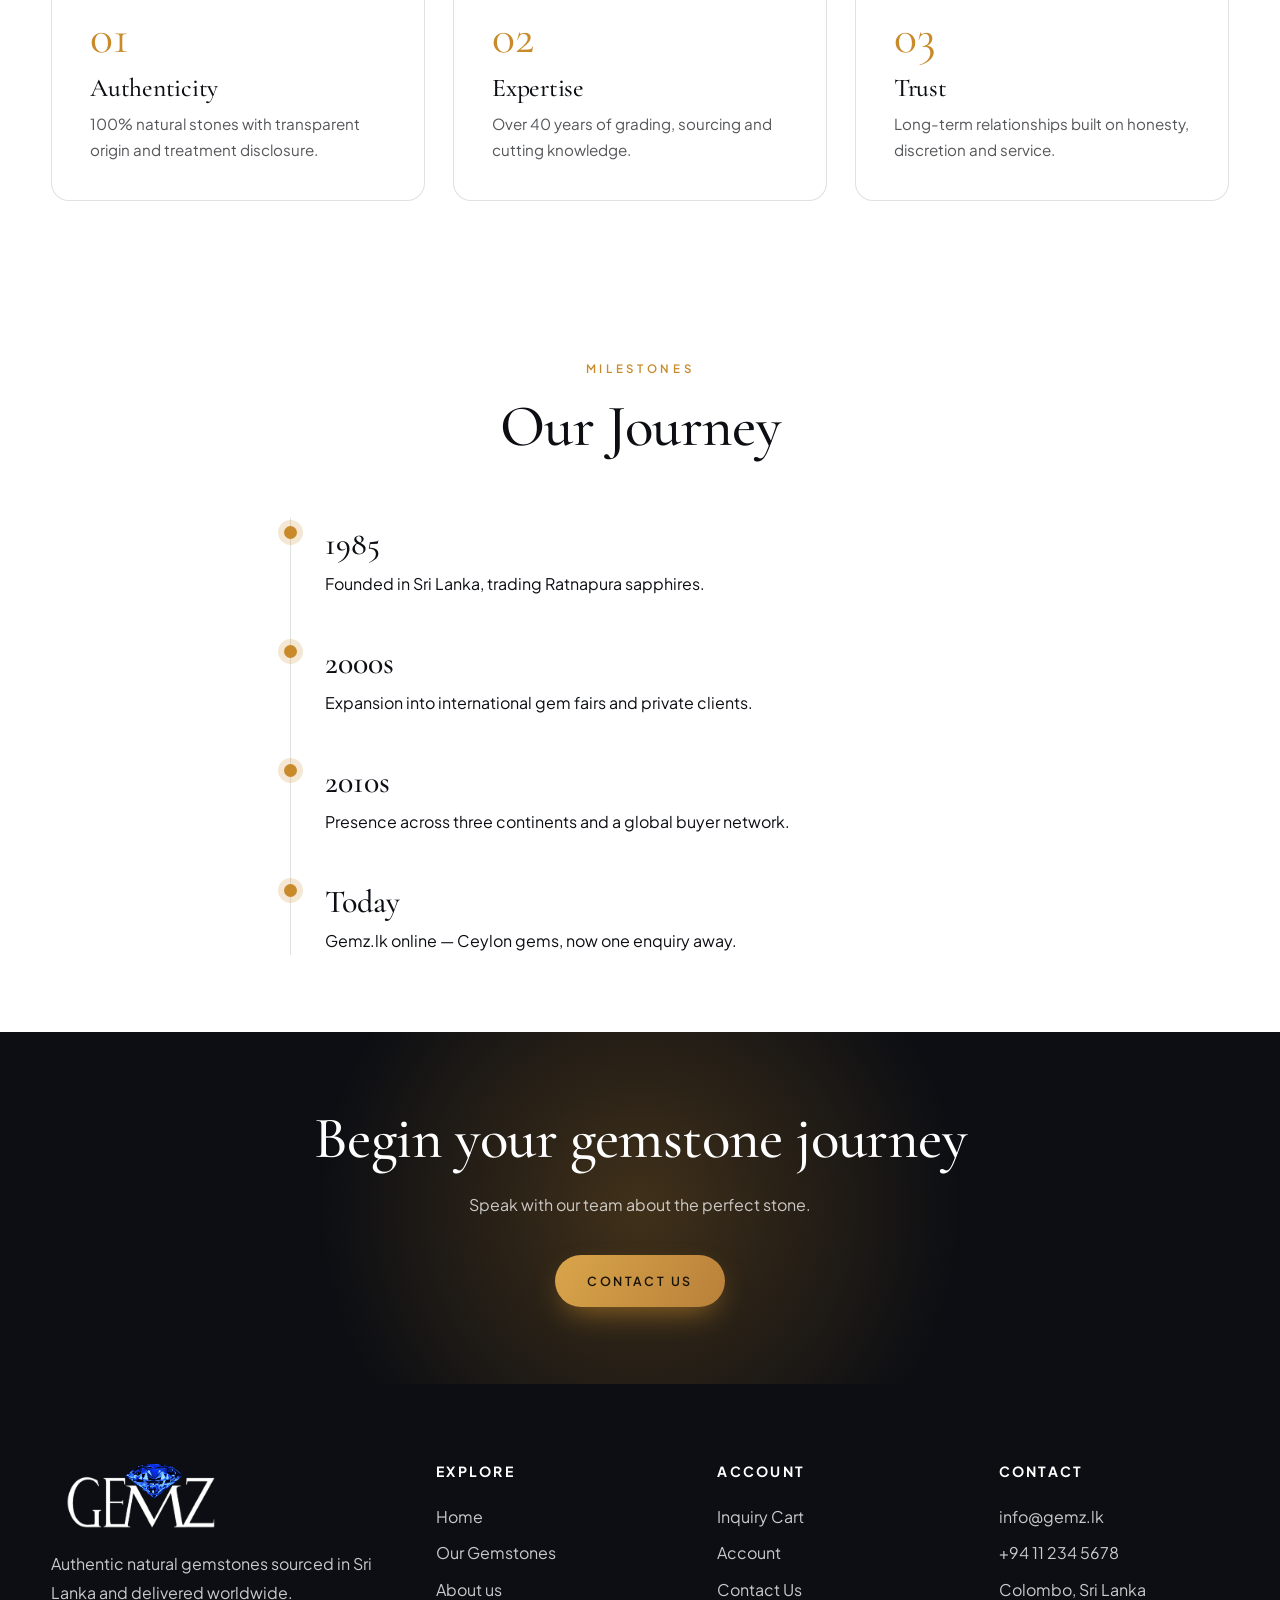
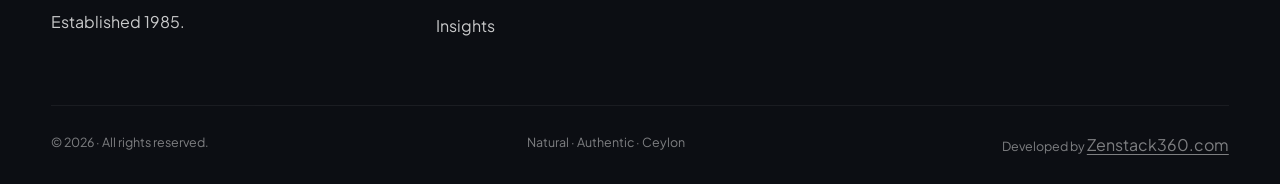
==== commit 2f08233b: "Describe your changes" ====
--- a/about.html
+++ b/about.html
@@ -2,11 +2,11 @@
 <html lang="en"><head>
 <meta charset="utf-8"><meta name="viewport" content="width=device-width,initial-scale=1">
 <title>About us — Gemz.lk</title>
-<link rel="icon" type="image/svg+xml" href="assets/gemz-favicon.svg">
-<link rel="preload" as="image" href="assets/gemz-logo.png">
+<link rel="icon" type="image/svg+xml" href="assets/gemz-favicon.svg?v=brand-1">
+<link rel="preload" as="image" href="assets/gemz-logo-light.png?v=brand-1" fetchpriority="high">
 <link rel="preconnect" href="https://fonts.googleapis.com"><link rel="preconnect" href="https://fonts.gstatic.com" crossorigin>
 <link href="https://fonts.googleapis.com/css2?family=Cormorant+Garamond:ital,wght@0,400;0,500;0,600;1,500&family=Plus+Jakarta+Sans:wght@400;500;600;700&display=swap" rel="stylesheet" media="print" onload="this.media='all'"><noscript><link href="https://fonts.googleapis.com/css2?family=Cormorant+Garamond:ital,wght@0,400;0,500;0,600;1,500&family=Plus+Jakarta+Sans:wght@400;500;600;700&display=swap" rel="stylesheet"></noscript>
-<link rel="stylesheet" href="css/style.css?v=social-footer-1"><script>document.documentElement.classList.add('js')</script>
+<link rel="stylesheet" href="css/style.css?v=style-2"><script>document.documentElement.classList.add('js')</script>
 </head><body>
 <div id="site-header"></div>
 <main>
@@ -33,7 +33,7 @@
 <section class="cta"><div class="wrap"><h2 data-setting="about_cta_title">Begin your gemstone journey</h2><p data-setting="about_cta_description">Speak with our team about the perfect stone.</p><a href="contact.html" data-setting-href="about_cta_url" class="btn btn-gold" data-setting="about_cta_button">Contact Us</a></div></section>
 </main>
 <div id="site-footer"></div>
-<script src="js/supabase-config.js"></script>
-<script src="js/app.js?v=social-footer-1"></script>
+<script src="js/supabase-config.js?v=config-1"></script>
+<script src="js/app.js?v=app-2"></script>
 <script>window.GEMZ_READY.then(()=>{const drawGem=()=>{document.getElementById('g1').innerHTML=GEMS[0]?gemSVG(GEMS[0],'ab'):''};drawGem();boot('about');onPageRefresh(drawGem)});</script>
 </body></html>
--- a/css/style.css
+++ b/css/style.css
@@ -38,7 +38,6 @@
 .announce{background:var(--ink);color:#e9dfc8;overflow:hidden;white-space:nowrap;font-size:.75rem;letter-spacing:.18em;text-transform:uppercase;padding:9px 0}
 .sr-only{position:absolute;width:1px;height:1px;padding:0;margin:-1px;overflow:hidden;clip:rect(0,0,0,0);white-space:nowrap;border:0}
 .announce-track{display:inline-flex;gap:70px;animation:slide 40s linear infinite;padding-left:70px}
-.announce-track span::before{content:"◆";color:var(--amber);margin-right:70px;font-size:.6rem}
 @keyframes slide{to{transform:translateX(-50%)}}
 
 /* ===== Header ===== */
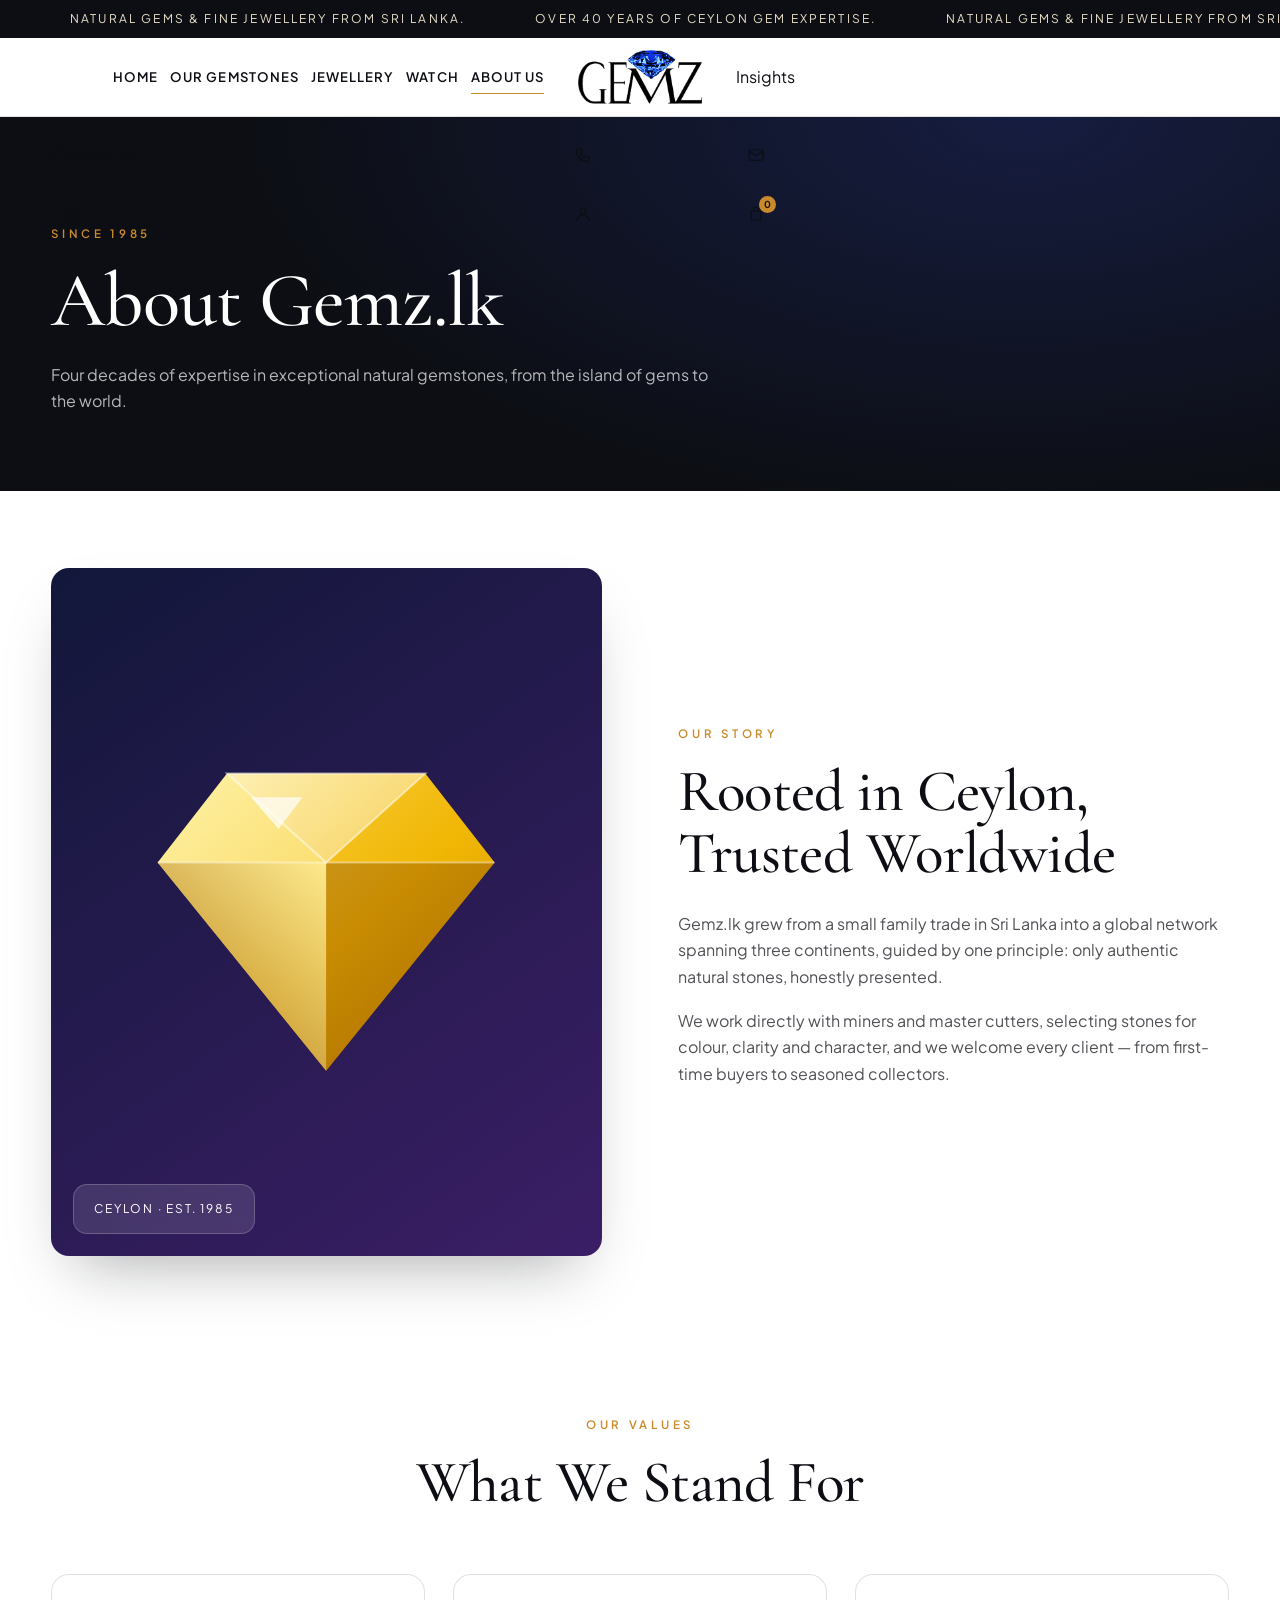
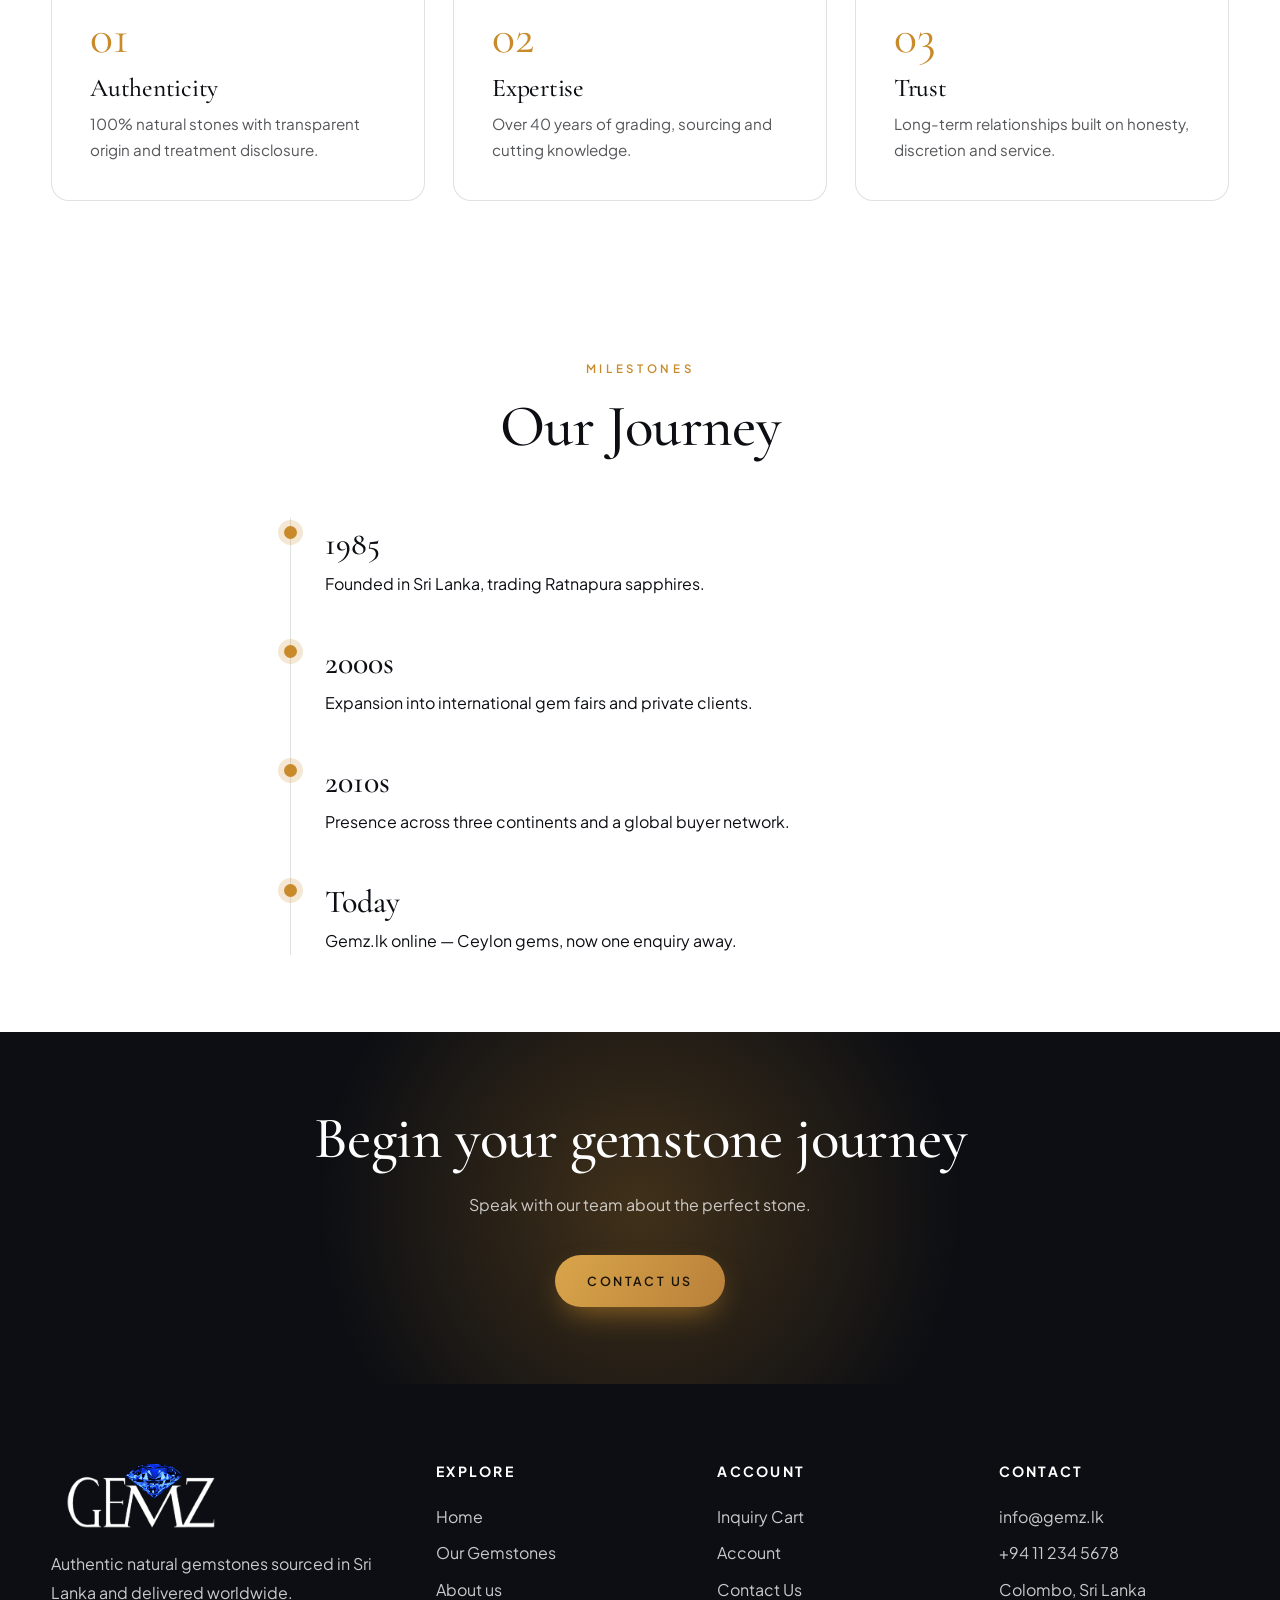
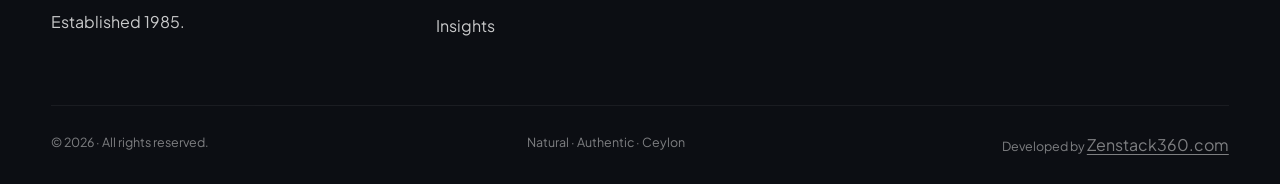
==== commit 57c688b2: "Describe your changes" ====
--- a/about.html
+++ b/about.html
@@ -6,7 +6,7 @@
 <link rel="preload" as="image" href="assets/gemz-logo-light.png?v=brand-1" fetchpriority="high">
 <link rel="preconnect" href="https://fonts.googleapis.com"><link rel="preconnect" href="https://fonts.gstatic.com" crossorigin>
 <link href="https://fonts.googleapis.com/css2?family=Cormorant+Garamond:ital,wght@0,400;0,500;0,600;1,500&family=Plus+Jakarta+Sans:wght@400;500;600;700&display=swap" rel="stylesheet" media="print" onload="this.media='all'"><noscript><link href="https://fonts.googleapis.com/css2?family=Cormorant+Garamond:ital,wght@0,400;0,500;0,600;1,500&family=Plus+Jakarta+Sans:wght@400;500;600;700&display=swap" rel="stylesheet"></noscript>
-<link rel="stylesheet" href="css/style.css?v=style-2"><script>document.documentElement.classList.add('js')</script>
+<link rel="stylesheet" href="css/style.css?v=style-3"><script>document.documentElement.classList.add('js')</script>
 </head><body>
 <div id="site-header"></div>
 <main>
--- a/css/style.css
+++ b/css/style.css
@@ -43,8 +43,8 @@
 /* ===== Header ===== */
 .header{position:sticky;top:0;z-index:100;background:rgba(255,255,255,.82);backdrop-filter:blur(18px);border-bottom:1px solid var(--line);transition:.4s var(--ease)}
 .header.dark{background:transparent;color:#fff;border-color:transparent;backdrop-filter:none;-webkit-backdrop-filter:none}
-.header-in{width:var(--wrap);margin-inline:auto;display:grid;grid-template-columns:minmax(0,1fr) auto minmax(0,1fr);align-items:center;gap:clamp(12px,1.5vw,20px);height:78px}
-.nav,.utils{display:flex;align-items:center;min-width:0;gap:clamp(12px,1.4vw,20px)}
+.header-in{width:var(--wrap);margin-inline:auto;display:grid;grid-template-columns:minmax(0,1fr) auto minmax(0,1fr);grid-template-rows:78px;align-items:center;gap:clamp(12px,1.5vw,20px);height:78px}
+.nav,.utils{display:flex;align-items:center;min-width:0;flex-wrap:nowrap;white-space:nowrap;gap:clamp(12px,1.4vw,20px)}
 .nav{grid-column:1;grid-row:1;justify-content:flex-end}
 .header-in>.logo.logo-only{grid-column:2;grid-row:1;justify-self:center;justify-content:center}
 .utils{grid-column:3;grid-row:1;justify-content:flex-end}
@@ -319,13 +319,11 @@
   .viewer,.jewellery-product-visual{position:relative;top:0}
   .watch-panel{grid-template-columns:1fr 1fr}
 }
-@media(max-width:1250px){
-  .utils .txt,.utils .ico.opt{display:none}
-}
 @media(max-width:1380px){
   .nav{gap:clamp(8px,1vw,12px)}
   .nav a,.nav-drop summary{font-size:.82rem}
   .utils{gap:clamp(8px,1vw,12px)}
+  .utils .ico.opt{display:none}
 }
 @media(max-width:720px){
   .header-in{height:68px}
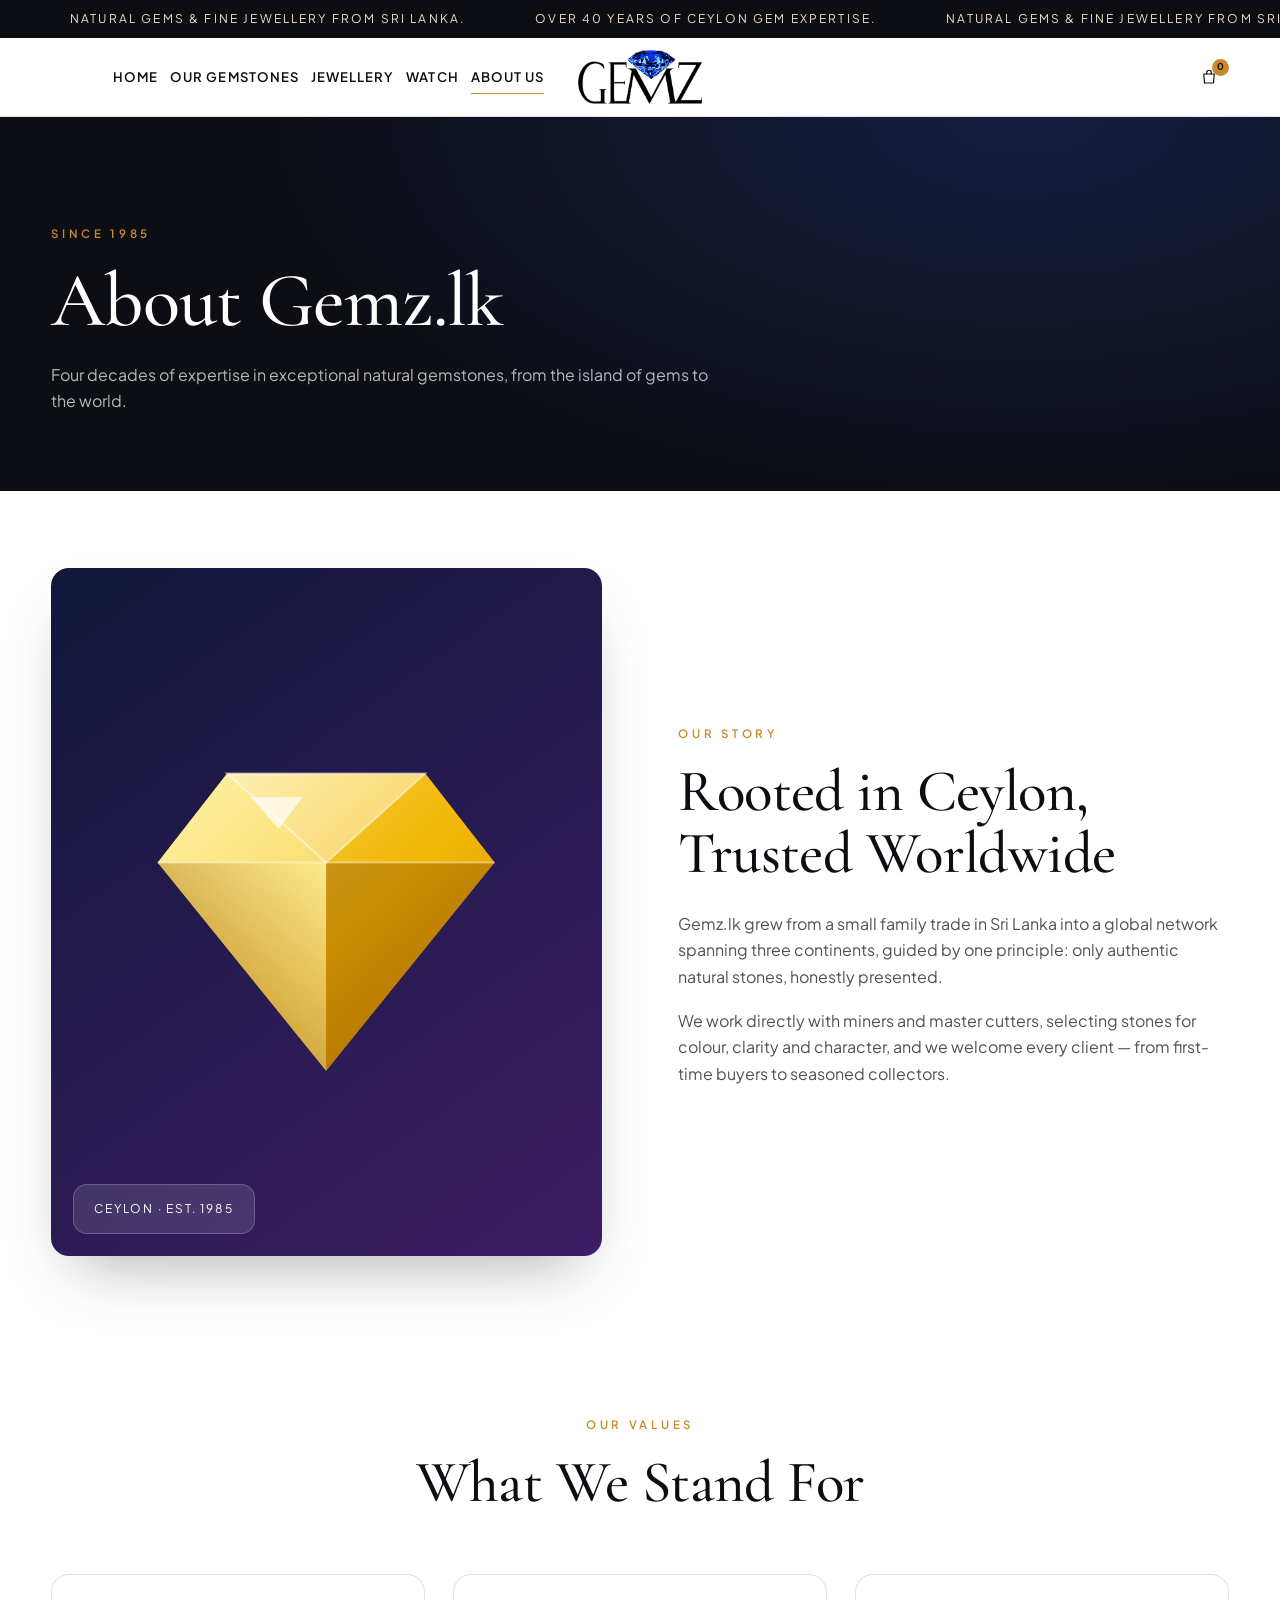
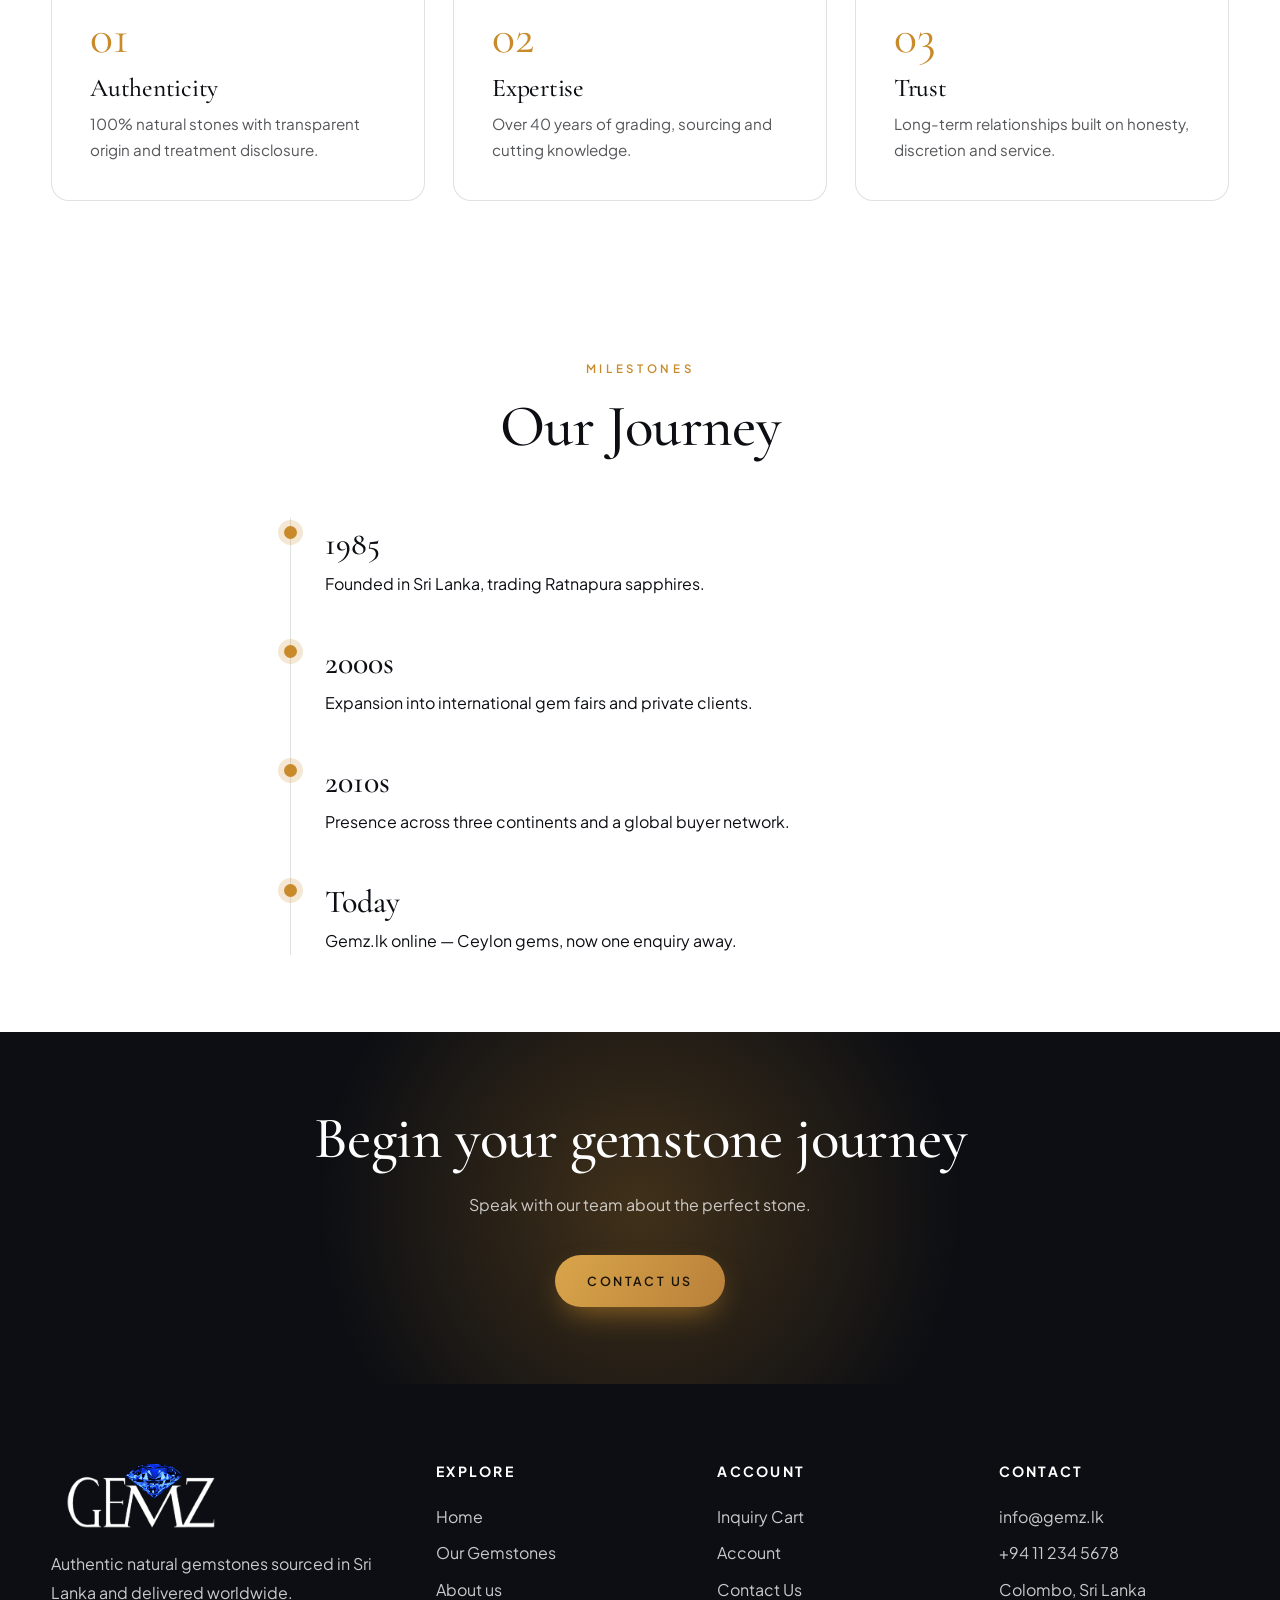
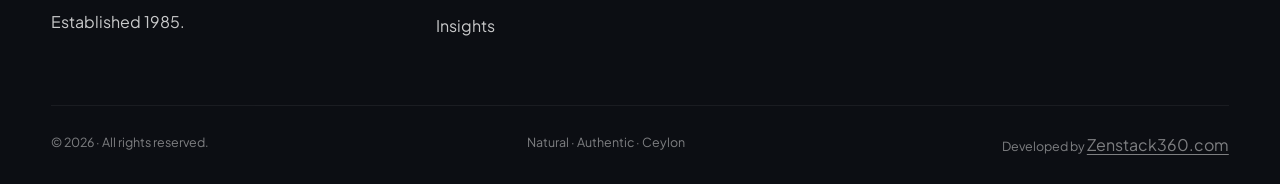
==== commit efb15904: "Describe your changes" ====
--- a/about.html
+++ b/about.html
@@ -6,7 +6,7 @@
 <link rel="preload" as="image" href="assets/gemz-logo-light.png?v=brand-1" fetchpriority="high">
 <link rel="preconnect" href="https://fonts.googleapis.com"><link rel="preconnect" href="https://fonts.gstatic.com" crossorigin>
 <link href="https://fonts.googleapis.com/css2?family=Cormorant+Garamond:ital,wght@0,400;0,500;0,600;1,500&family=Plus+Jakarta+Sans:wght@400;500;600;700&display=swap" rel="stylesheet" media="print" onload="this.media='all'"><noscript><link href="https://fonts.googleapis.com/css2?family=Cormorant+Garamond:ital,wght@0,400;0,500;0,600;1,500&family=Plus+Jakarta+Sans:wght@400;500;600;700&display=swap" rel="stylesheet"></noscript>
-<link rel="stylesheet" href="css/style.css?v=style-3"><script>document.documentElement.classList.add('js')</script>
+<link rel="stylesheet" href="css/style.css?v=style-5"><script>document.documentElement.classList.add('js')</script>
 </head><body>
 <div id="site-header"></div>
 <main>
--- a/css/style.css
+++ b/css/style.css
@@ -43,7 +43,7 @@
 /* ===== Header ===== */
 .header{position:sticky;top:0;z-index:100;background:rgba(255,255,255,.82);backdrop-filter:blur(18px);border-bottom:1px solid var(--line);transition:.4s var(--ease)}
 .header.dark{background:transparent;color:#fff;border-color:transparent;backdrop-filter:none;-webkit-backdrop-filter:none}
-.header-in{width:var(--wrap);margin-inline:auto;display:grid;grid-template-columns:minmax(0,1fr) auto minmax(0,1fr);grid-template-rows:78px;align-items:center;gap:clamp(12px,1.5vw,20px);height:78px}
+.header-in{width:min(2200px,92vw);margin-inline:auto;display:grid;grid-template-columns:minmax(max-content,1fr) auto minmax(max-content,1fr);grid-template-rows:78px;align-items:center;gap:clamp(12px,1.5vw,20px);height:78px}
 .nav,.utils{display:flex;align-items:center;min-width:0;flex-wrap:nowrap;white-space:nowrap;gap:clamp(12px,1.4vw,20px)}
 .nav{grid-column:1;grid-row:1;justify-content:flex-end}
 .header-in>.logo.logo-only{grid-column:2;grid-row:1;justify-self:center;justify-content:center}
@@ -140,7 +140,7 @@
 .jewellery-card:hover{transform:translateY(-6px);box-shadow:var(--shadow)}
 .jewellery-art{aspect-ratio:1;border-radius:12px;display:grid;place-items:center;overflow:hidden;background:#fff}
 .jewellery-art svg{width:78%;filter:drop-shadow(0 12px 14px rgba(12,14,19,.12));transition:transform .7s var(--ease)}
-.jewellery-art img{width:100%;height:100%;object-fit:cover}
+.jewellery-art img{width:100%;height:100%;object-fit:cover;transition:transform .22s var(--ease)}
 .jewellery-card:hover .jewellery-art svg{transform:scale(1.08) rotate(-4deg)}
 .jewellery-card-body{display:flex;align-items:center;justify-content:space-between;gap:12px;padding:16px 4px 4px}
 .jewellery-card-body h3{font-size:1.5rem}
@@ -177,7 +177,7 @@
 .card{display:block;background:var(--white);border-radius:var(--r);padding:14px;border:1px solid var(--line);transition:transform .22s ease,box-shadow .35s var(--ease),border-color .35s;transform-style:preserve-3d}
 .card:hover{box-shadow:var(--shadow);border-color:rgba(201,138,43,.5)}
 .frame{aspect-ratio:1;border-radius:12px;display:grid;place-items:center;position:relative;overflow:hidden;transform:translateZ(30px);background:#fff}
-.frame img{width:100%;height:100%;object-fit:cover}
+.frame img{width:100%;height:100%;object-fit:cover;transition:transform .22s var(--ease)}
 .watch-glyph{font-size:clamp(3rem,10vw,6rem);line-height:1;filter:drop-shadow(0 15px 18px rgba(0,0,0,.35))}
 .frame svg{width:68%;transition:transform .8s var(--ease);filter:drop-shadow(0 18px 24px rgba(0,0,0,.35))}
 .card:hover .frame svg{transform:scale(1.12) rotate(-6deg)}
@@ -235,6 +235,16 @@
 .jewellery-product-visual img{width:100%;height:100%;object-fit:cover}
 .jewellery-product-visual.has-product-image{display:block;width:100%;box-sizing:border-box;aspect-ratio:auto;padding:clamp(6px,1.4vw,16px);border:1px solid rgba(12,14,19,.16);border-radius:clamp(12px,1.5vw,20px);background:transparent;box-shadow:none;overflow:visible}
 .jewellery-product-visual.has-product-image img{display:block;width:100%;height:auto;max-height:min(78vh,900px);object-fit:contain}
+/* Product image hover / tap zoom */
+.viewer.has-product-image,.jewellery-product-visual.has-product-image{overflow:hidden;cursor:zoom-in;touch-action:pan-y;-webkit-tap-highlight-color:transparent}
+.viewer.has-product-image.is-zoomed,.jewellery-product-visual.has-product-image.is-zoomed{cursor:zoom-out;touch-action:none}
+.viewer.has-product-image img,.jewellery-product-visual.has-product-image img{transform-origin:var(--zx,50%) var(--zy,50%);transition:transform .18s cubic-bezier(.22,.61,.36,1);will-change:transform;-webkit-user-drag:none;user-select:none;-webkit-user-select:none}
+.viewer.has-product-image.is-zoomed img,.jewellery-product-visual.has-product-image.is-zoomed img{transform:scale(var(--zoom,2.2))}
+@media(prefers-reduced-motion:reduce){.viewer.has-product-image img,.jewellery-product-visual.has-product-image img{transition:none}}
+@media(hover:hover) and (pointer:fine){
+  .card:hover .frame img,.jewellery-card:hover .jewellery-art img{transform:scale(1.06)}
+  .viewer.has-product-image:not(.is-zoomed):hover img,.jewellery-product-visual.has-product-image:not(.is-zoomed):hover img{transform:scale(1.35)}
+}
 .jewellery-product .specs td:first-child{width:48%}
 .detail-actions{display:flex;gap:14px;flex-wrap:wrap;margin-top:10px}
 
@@ -319,7 +329,7 @@
   .viewer,.jewellery-product-visual{position:relative;top:0}
   .watch-panel{grid-template-columns:1fr 1fr}
 }
-@media(max-width:1380px){
+@media(max-width:1500px){
   .nav{gap:clamp(8px,1vw,12px)}
   .nav a,.nav-drop summary{font-size:.82rem}
   .utils{gap:clamp(8px,1vw,12px)}
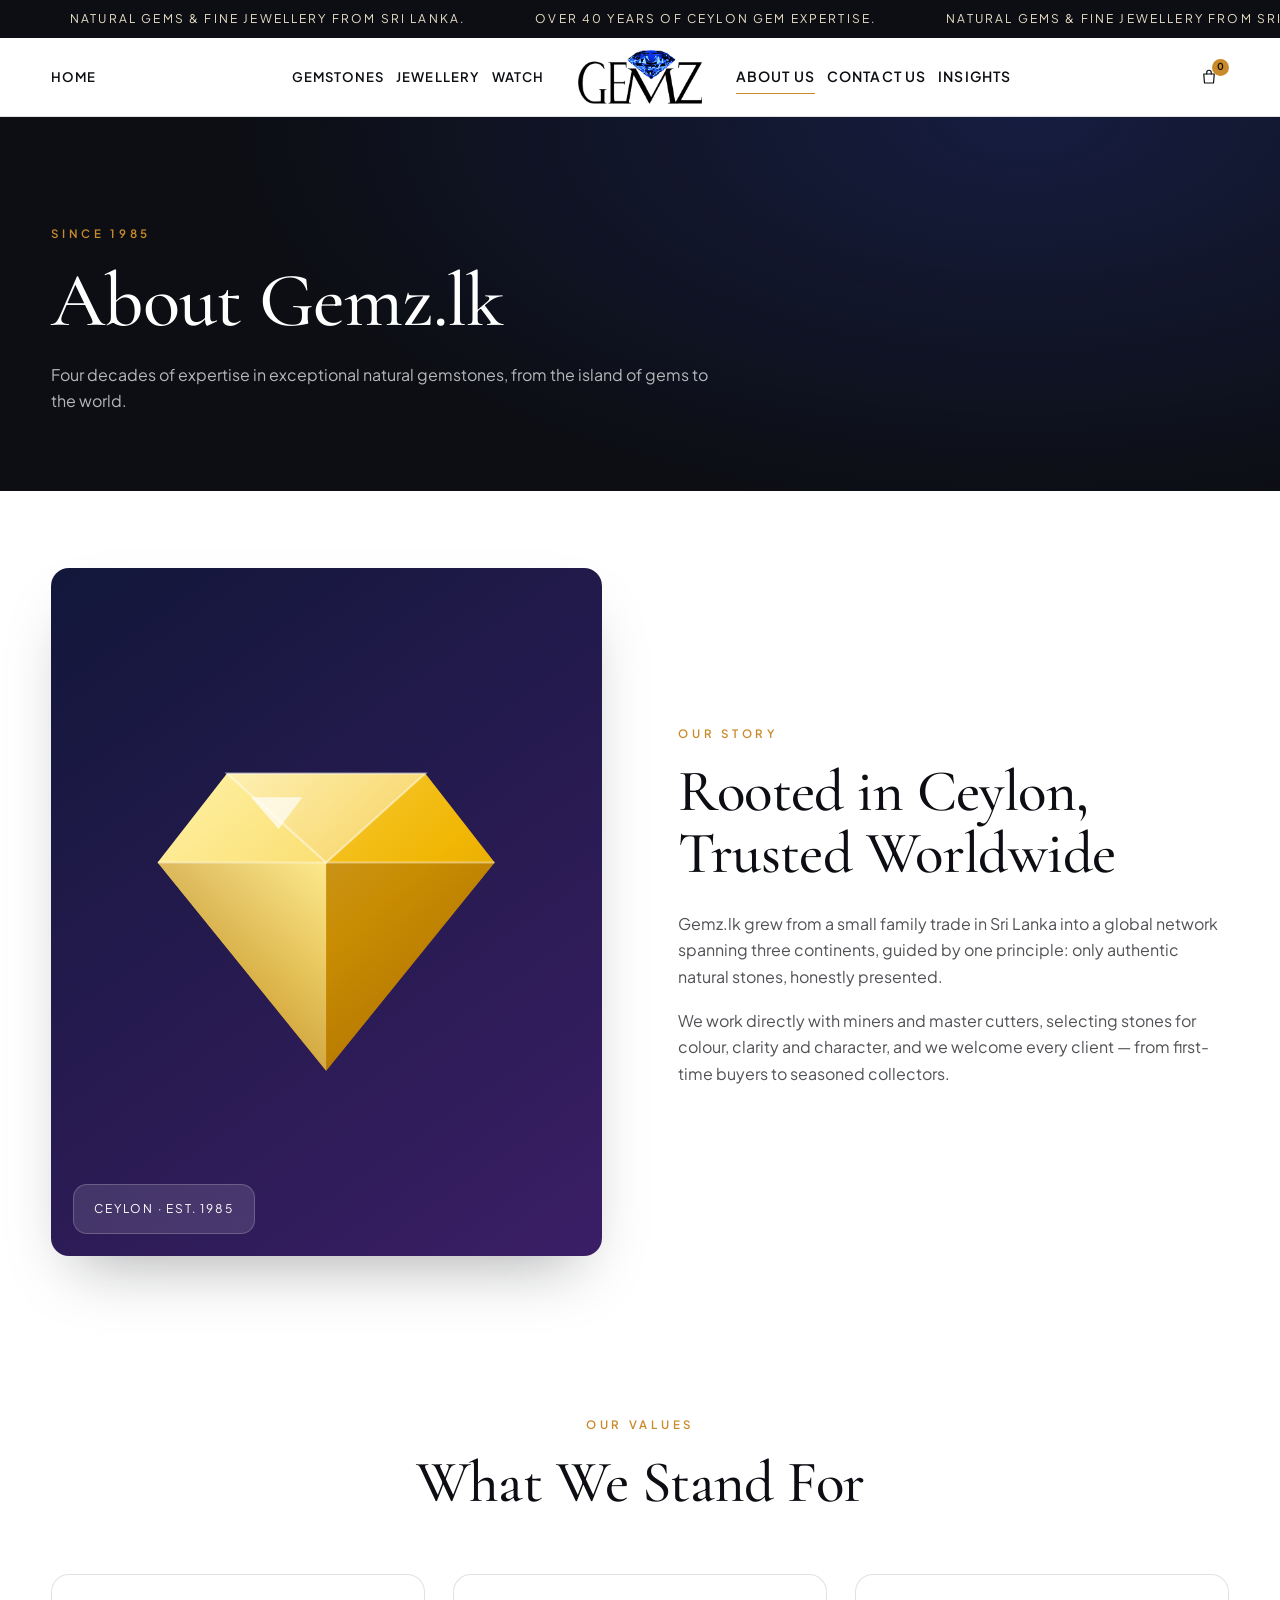
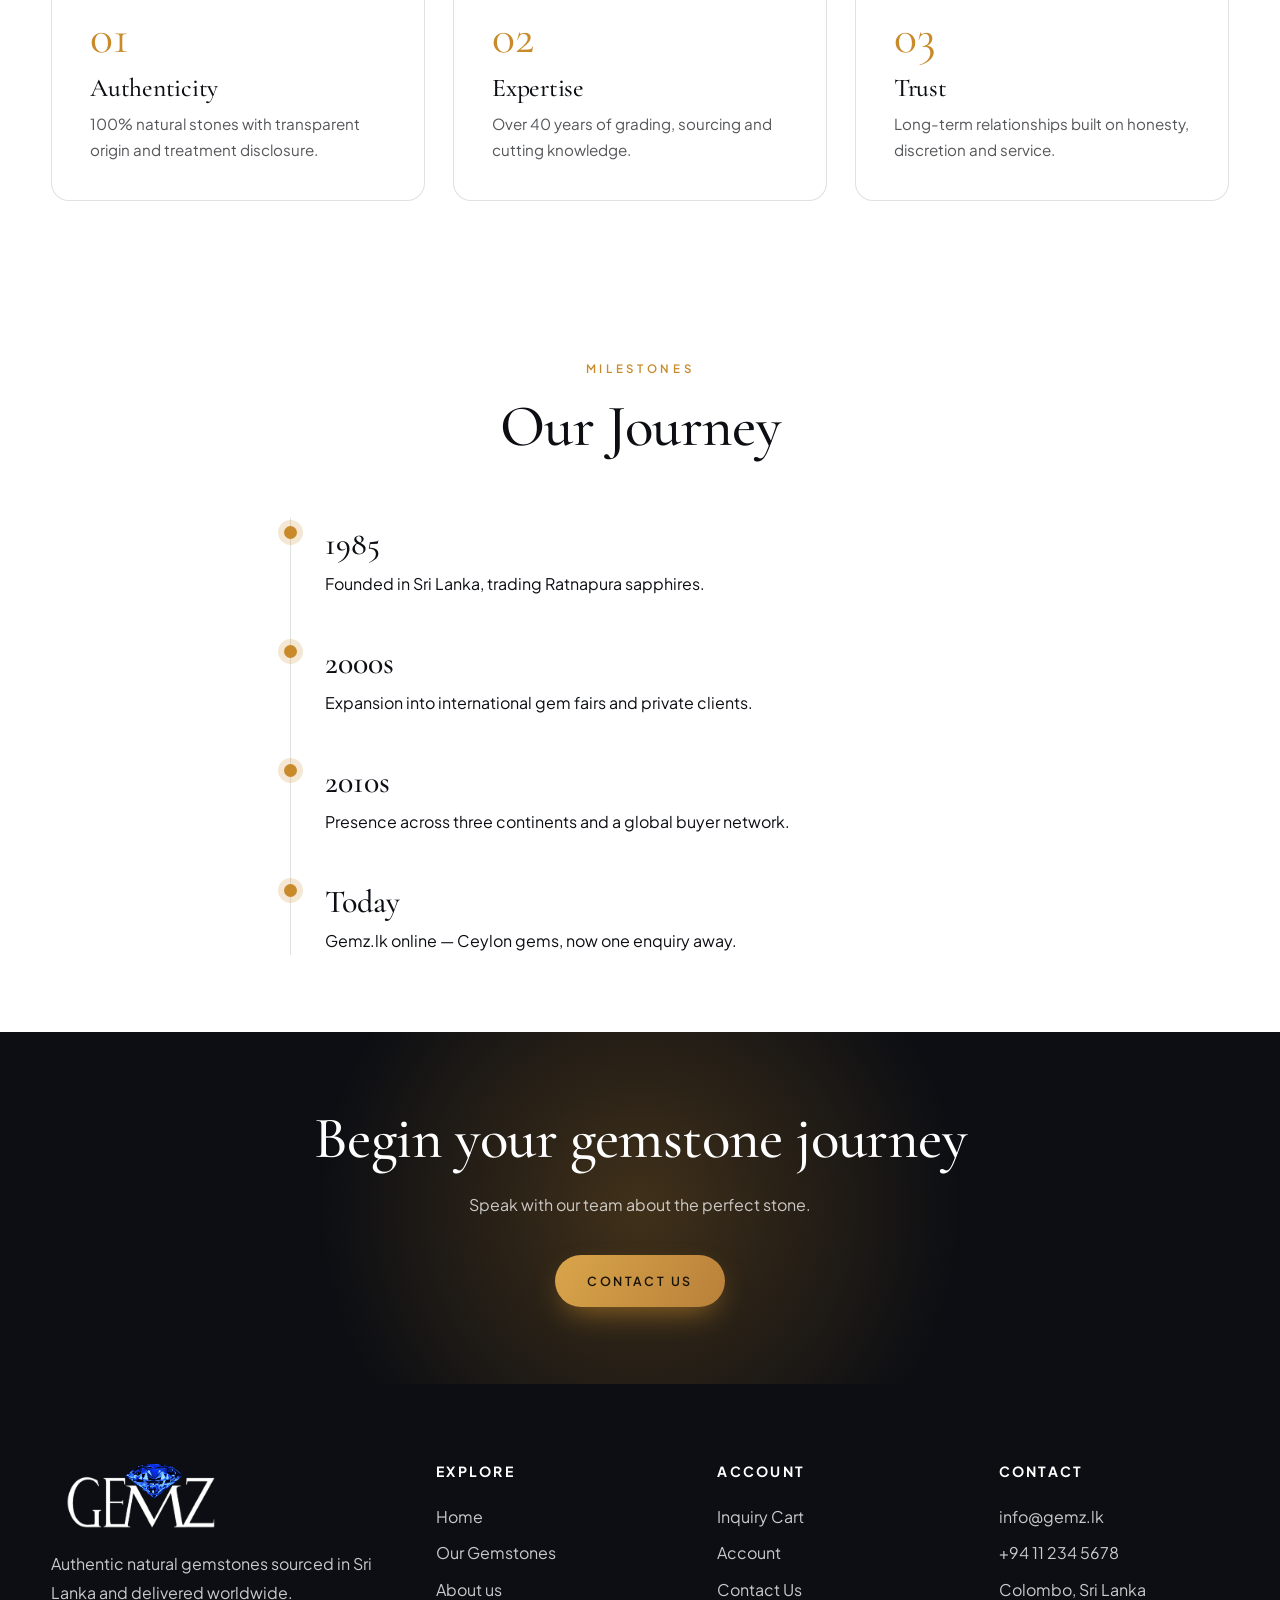
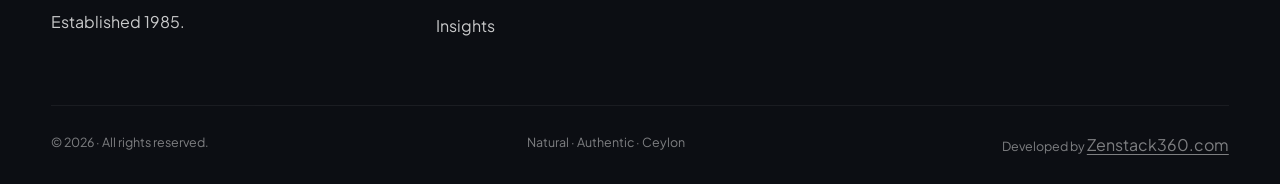
==== commit 7f7f48e3: "Describe your changes" ====
--- a/about.html
+++ b/about.html
@@ -6,7 +6,7 @@
 <link rel="preload" as="image" href="assets/gemz-logo-light.png?v=brand-1" fetchpriority="high">
 <link rel="preconnect" href="https://fonts.googleapis.com"><link rel="preconnect" href="https://fonts.gstatic.com" crossorigin>
 <link href="https://fonts.googleapis.com/css2?family=Cormorant+Garamond:ital,wght@0,400;0,500;0,600;1,500&family=Plus+Jakarta+Sans:wght@400;500;600;700&display=swap" rel="stylesheet" media="print" onload="this.media='all'"><noscript><link href="https://fonts.googleapis.com/css2?family=Cormorant+Garamond:ital,wght@0,400;0,500;0,600;1,500&family=Plus+Jakarta+Sans:wght@400;500;600;700&display=swap" rel="stylesheet"></noscript>
-<link rel="stylesheet" href="css/style.css?v=style-5"><script>document.documentElement.classList.add('js')</script>
+<link rel="stylesheet" href="css/style.css?v=style-12"><script>document.documentElement.classList.add('js')</script>
 </head><body>
 <div id="site-header"></div>
 <main>
@@ -24,7 +24,7 @@
     <div class="value"><i data-setting="about_value_3_number">03</i><h3 data-setting="about_value_3_title">Trust</h3><p data-setting="about_value_3_description">Long-term relationships built on honesty, discretion and service.</p></div>
   </div></div></section>
 <section><div class="wrap"><div class="center"><span class="eyebrow" data-reveal data-setting="about_milestones_eyebrow">Milestones</span><h2 data-reveal data-setting="about_milestones_title">Our Journey</h2></div>
-  <div class="timeline" id="aboutMilestonesList" data-stagger style="max-width:700px;margin-inline:auto">
+  <div class="timeline" id="aboutMilestonesList" data-stagger>
     <div class="tl"><b data-setting="about_milestone_1_year">1985</b><p data-setting="about_milestone_1_description">Founded in Sri Lanka, trading Ratnapura sapphires.</p></div>
     <div class="tl"><b data-setting="about_milestone_2_year">2000s</b><p data-setting="about_milestone_2_description">Expansion into international gem fairs and private clients.</p></div>
     <div class="tl"><b data-setting="about_milestone_3_year">2010s</b><p data-setting="about_milestone_3_description">Presence across three continents and a global buyer network.</p></div>
@@ -34,6 +34,6 @@
 </main>
 <div id="site-footer"></div>
 <script src="js/supabase-config.js?v=config-1"></script>
-<script src="js/app.js?v=app-2"></script>
+<script src="js/app.js?v=app-7"></script>
 <script>window.GEMZ_READY.then(()=>{const drawGem=()=>{document.getElementById('g1').innerHTML=GEMS[0]?gemSVG(GEMS[0],'ab'):''};drawGem();boot('about');onPageRefresh(drawGem)});</script>
 </body></html>
--- a/css/style.css
+++ b/css/style.css
@@ -44,10 +44,13 @@
 .header{position:sticky;top:0;z-index:100;background:rgba(255,255,255,.82);backdrop-filter:blur(18px);border-bottom:1px solid var(--line);transition:.4s var(--ease)}
 .header.dark{background:transparent;color:#fff;border-color:transparent;backdrop-filter:none;-webkit-backdrop-filter:none}
 .header-in{width:min(2200px,92vw);margin-inline:auto;display:grid;grid-template-columns:minmax(max-content,1fr) auto minmax(max-content,1fr);grid-template-rows:78px;align-items:center;gap:clamp(12px,1.5vw,20px);height:78px}
-.nav,.utils{display:flex;align-items:center;min-width:0;flex-wrap:nowrap;white-space:nowrap;gap:clamp(12px,1.4vw,20px)}
-.nav{grid-column:1;grid-row:1;justify-content:flex-end}
+.nav,.utils{display:flex;align-items:center;min-width:0;flex-wrap:nowrap;white-space:nowrap;gap:clamp(10px,.9vw,14px)}
+.nav{grid-column:1;grid-row:1;justify-content:flex-start}
+.nav>a:first-child{margin-right:clamp(12px,.7vw,16px)}
+.nav>:nth-child(2){margin-left:auto}
 .header-in>.logo.logo-only{grid-column:2;grid-row:1;justify-self:center;justify-content:center}
 .utils{grid-column:3;grid-row:1;justify-content:flex-end}
+.utils>.ico{margin-left:auto}
 .nav .only-md{display:none}
 .nav a{white-space:nowrap}
 .utils{justify-content:flex-end;gap:clamp(10px,1vw,14px)}
@@ -60,7 +63,7 @@
 .nav-dropdown{position:absolute;z-index:110;left:0;top:calc(100% + 18px);width:min(320px,calc(100vw - 32px));max-height:min(70vh,480px);overflow-y:auto;padding:14px 20px;background:var(--white);color:var(--ink);border:1px solid var(--line);border-radius:14px;box-shadow:var(--shadow);display:grid;gap:4px}
 .nav-dropdown a{font-size:.78rem;letter-spacing:.08em;padding:8px 0;white-space:normal;overflow-wrap:anywhere;line-height:1.4}
 .nav a::after,.utils .txt::after{content:"";position:absolute;left:0;bottom:0;height:1px;width:100%;background:var(--amber);transform:scaleX(0);transform-origin:right;transition:transform .45s var(--ease)}
-.nav a:hover::after,.nav a.active::after,.utils .txt:hover::after{transform:scaleX(1);transform-origin:left}
+.nav a:hover::after,.nav a.active::after,.utils .txt:hover::after,.utils .txt.active::after{transform:scaleX(1);transform-origin:left}
 .logo{display:flex;align-items:center;gap:10px;font-family:var(--serif);font-size:1.9rem;letter-spacing:.28em;font-weight:600}
 .logo svg{width:30px;height:30px}
 .logo .logo-image{display:block;width:100%;height:100%;max-width:100%;object-fit:contain}
@@ -235,15 +238,22 @@
 .jewellery-product-visual img{width:100%;height:100%;object-fit:cover}
 .jewellery-product-visual.has-product-image{display:block;width:100%;box-sizing:border-box;aspect-ratio:auto;padding:clamp(6px,1.4vw,16px);border:1px solid rgba(12,14,19,.16);border-radius:clamp(12px,1.5vw,20px);background:transparent;box-shadow:none;overflow:visible}
 .jewellery-product-visual.has-product-image img{display:block;width:100%;height:auto;max-height:min(78vh,900px);object-fit:contain}
-/* Product image hover / tap zoom */
+/* Responsive product-image zoom and full-screen viewer */
 .viewer.has-product-image,.jewellery-product-visual.has-product-image{overflow:hidden;cursor:zoom-in;touch-action:pan-y;-webkit-tap-highlight-color:transparent}
-.viewer.has-product-image.is-zoomed,.jewellery-product-visual.has-product-image.is-zoomed{cursor:zoom-out;touch-action:none}
-.viewer.has-product-image img,.jewellery-product-visual.has-product-image img{transform-origin:var(--zx,50%) var(--zy,50%);transition:transform .18s cubic-bezier(.22,.61,.36,1);will-change:transform;-webkit-user-drag:none;user-select:none;-webkit-user-select:none}
-.viewer.has-product-image.is-zoomed img,.jewellery-product-visual.has-product-image.is-zoomed img{transform:scale(var(--zoom,2.2))}
-@media(prefers-reduced-motion:reduce){.viewer.has-product-image img,.jewellery-product-visual.has-product-image img{transition:none}}
+.viewer.has-product-image img,.jewellery-product-visual.has-product-image img{transform-origin:var(--zoom-x,50%) var(--zoom-y,50%);transition:transform .18s cubic-bezier(.22,.61,.36,1);-webkit-user-drag:none;user-select:none;-webkit-user-select:none;will-change:transform}
+.viewer.has-product-image.is-hover-zoomed img,.jewellery-product-visual.has-product-image.is-hover-zoomed img{transform:scale(var(--product-zoom,1.8))}
+.product-image-expand{position:absolute;z-index:5;top:clamp(10px,1.5vw,18px);right:clamp(10px,1.5vw,18px);width:44px;height:44px;display:grid;place-items:center;border:1px solid rgba(255,255,255,.62);border-radius:50%;background:rgba(12,14,19,.72);backdrop-filter:blur(8px);color:#fff;transition:transform .18s ease,background .18s ease,color .18s ease}
+.product-image-expand svg,.product-image-lightbox-close svg{width:20px;height:20px;stroke:currentColor;fill:none;stroke-width:1.8;stroke-linecap:round;stroke-linejoin:round}
+.product-image-expand:hover,.product-image-expand:focus-visible{background:var(--amber);color:var(--ink);transform:scale(1.06)}
+.product-image-lightbox{position:fixed;inset:0;width:100vw;height:100vh;height:100dvh;max-width:none;max-height:none;margin:0;padding:clamp(18px,4vw,48px);border:0;background:#08090d;color:#fff;overflow:hidden;place-items:center}
+.product-image-lightbox[open]{display:grid}
+.product-image-lightbox::backdrop{background:rgba(4,5,8,.96)}
+.product-image-lightbox>img{display:block;width:auto;height:auto;max-width:100%;max-height:100%;object-fit:contain}
+.product-image-lightbox-close{position:absolute;z-index:2;top:16px;right:16px;width:46px;height:46px;display:grid;place-items:center;border:1px solid rgba(255,255,255,.5);border-radius:50%;background:rgba(255,255,255,.1);color:#fff;transition:background .18s ease,transform .18s ease}
+.product-image-lightbox-close:hover,.product-image-lightbox-close:focus-visible{background:var(--amber);color:var(--ink);transform:scale(1.06)}
+@media(prefers-reduced-motion:reduce){.viewer.has-product-image img,.jewellery-product-visual.has-product-image img,.product-image-expand,.product-image-lightbox-close{transition:none}}
 @media(hover:hover) and (pointer:fine){
   .card:hover .frame img,.jewellery-card:hover .jewellery-art img{transform:scale(1.06)}
-  .viewer.has-product-image:not(.is-zoomed):hover img,.jewellery-product-visual.has-product-image:not(.is-zoomed):hover img{transform:scale(1.35)}
 }
 .jewellery-product .specs td:first-child{width:48%}
 .detail-actions{display:flex;gap:14px;flex-wrap:wrap;margin-top:10px}
@@ -254,8 +264,16 @@
 .value:hover{transform:translateY(-8px);box-shadow:var(--shadow)}
 .value i{font-style:normal;font-family:var(--serif);font-size:3rem;color:var(--amber);line-height:1}
 .value h3{margin:14px 0 10px}.value p{color:rgba(12,14,19,.7);font-size:.95rem}
-.timeline{margin-top:60px;border-left:1px solid var(--line);padding-left:34px;display:grid;gap:40px}
+.timeline{max-width:700px;margin:60px auto 0;border-left:1px solid var(--line);padding-left:34px;display:grid;gap:40px}
+.timeline--side-by-side{max-width:none;margin-inline:0;border-left:0;padding-left:0;grid-template-columns:repeat(auto-fit,minmax(min(100%,260px),1fr));gap:24px;align-items:stretch}
 .tl{position:relative}.tl::before{content:"";position:absolute;left:-41px;top:8px;width:13px;height:13px;border-radius:50%;background:var(--amber);box-shadow:0 0 0 6px rgba(201,138,43,.2)}
+.tl.has-image{display:grid;grid-template-columns:minmax(120px,.42fr) minmax(0,1fr);gap:20px;align-items:center}
+.milestone-image{display:block;width:100%;aspect-ratio:4/3;object-fit:cover;border-radius:10px}
+.timeline--side-by-side .tl{display:flex;flex-direction:column;overflow:hidden;border:1px solid var(--line);border-radius:var(--r);background:var(--white);box-shadow:0 18px 48px -34px rgba(12,14,19,.6)}
+.timeline--side-by-side .tl::before{display:none}
+.timeline--side-by-side .tl.has-image{display:flex}
+.timeline--side-by-side .tl-copy{padding:20px 22px}
+.timeline--side-by-side .milestone-image{aspect-ratio:16/10;border-radius:0}
 .tl b{font-family:var(--serif);font-size:2rem;font-weight:500}
 .posts{display:grid;grid-template-columns:repeat(auto-fit,minmax(min(100%,320px),1fr));gap:30px}
 .post{background:var(--white);border-radius:var(--r);overflow:hidden;border:1px solid var(--line);transition:.5s var(--ease)}
@@ -343,6 +361,8 @@
   .row2{grid-template-columns:1fr}
   .watch-panel,.promo-grid,.heritage-layout{grid-template-columns:1fr}
   .promo-grid .promo-card--compact,.promo-grid .promo-card--standard,.promo-grid .promo-card--wide{grid-column:1/-1}
+  .timeline--side-by-side{grid-template-columns:1fr}
+  .timeline:not(.timeline--side-by-side) .tl.has-image{grid-template-columns:minmax(90px,.4fr) minmax(0,1fr);gap:12px}
   .watch-clip{min-height:380px}
   .promo-card>div:last-child:not(.promo-visual){padding:20px}
   .cart-item{grid-template-columns:70px 1fr}.cart-item .rm{grid-column:2}
